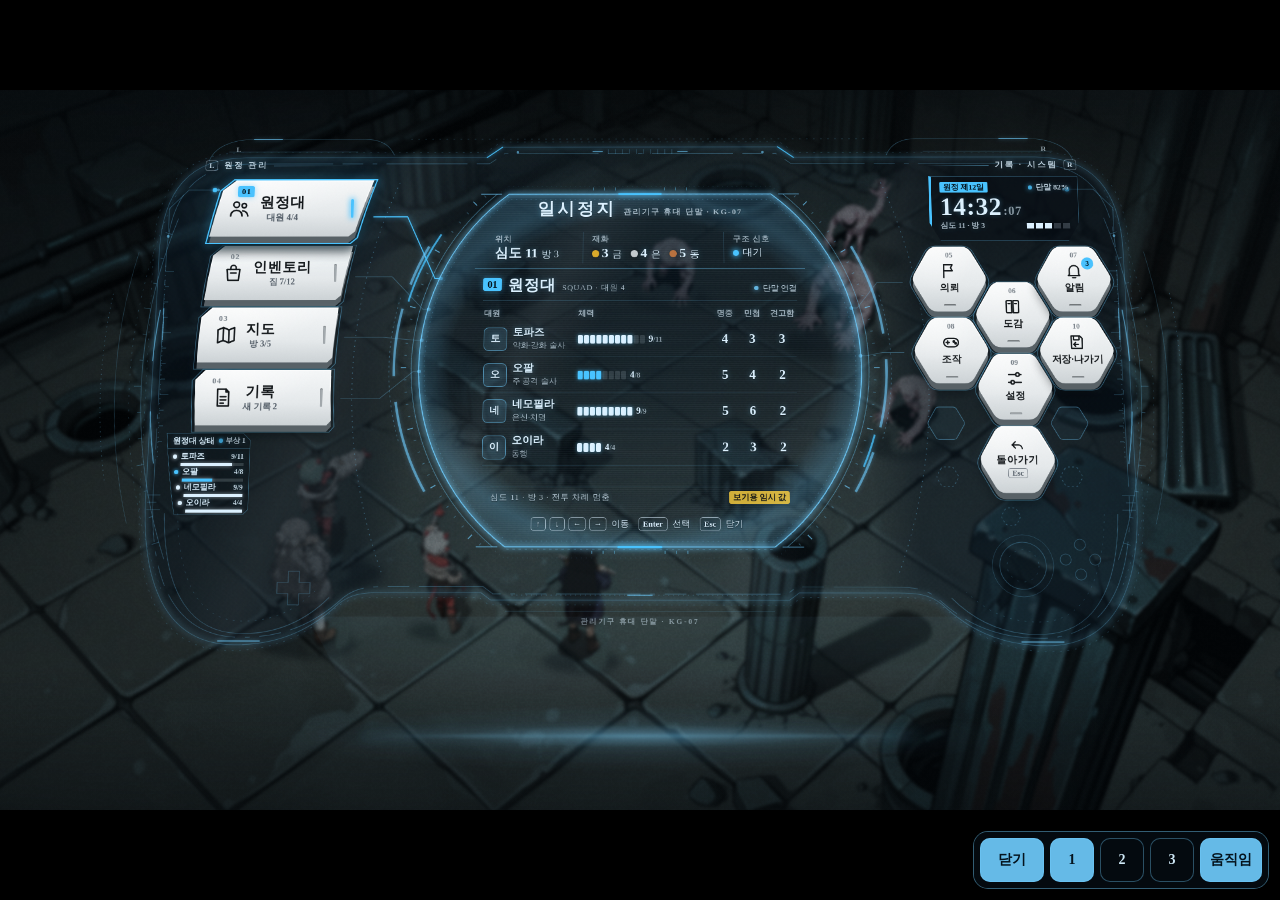
==== index.html @ 33ea0768 "016; 015 -> /r7/" ====
<!doctype html>
<html lang="ko">
<head>
<meta charset="utf-8">
<title>LeftBehind — 포터블 콘솔 시안 016 (가운데 창 = 위아래가 평평하게 깎인 원형, 판 위에 떠 있음)</title>
<meta name="viewport" content="width=device-width, initial-scale=1, viewport-fit=cover">
<link rel="stylesheet" href="css/menu.css">
</head>
<body class="theme-k1">
<div id="viewport">
<div id="stage">

  <!-- 인게임 장면 (메뉴가 열리면 흐림·어둡게) -->
  <div id="bg"></div>
  <div id="shade"></div>
  <canvas id="grain" width="960" height="540"></canvas>

  <!-- 바닥 투영 빛 -->
  <div id="floor"><i class="beam"></i><i class="pool"></i><i class="refl"></i><i class="pool core"></i></div>

  <!-- 닫힌 상태: 구석의 메뉴 버튼 -->
  <button id="openBtn" class="hud-btn" aria-label="메뉴 열기"><i class="burger"></i><b>메뉴</b><kbd>Esc</kbd></button>

  <!-- 3D 장면: 떠 있는 콘솔 (평면 1640×860) -->
  <div id="scene3d">
    <div id="float">
      <div id="rise">
        <div id="screen" aria-hidden="true">

          <!-- z 0: 유리 바탕 — 콘솔 실루엣 마스크 + 가운데 화면 유리 -->
          <div class="z" id="glass" data-glass="glass">
            <i class="tint"></i><i class="w-shadow"></i><i class="sheen"></i><i class="sweep" id="sweep"></i>
          </div>

          <!-- z 2: 콘솔 실루엣 — 옅은 푸른 발광선 여러 겹 (윤곽·호·브래킷·눈금·홈) -->
          <svg class="z" id="sil" viewBox="0 0 1640 860" width="1640" height="860">
            <defs><filter id="silBlur" x="-5%" y="-5%" width="110%" height="110%"><feGaussianBlur stdDeviation="5"/></filter></defs>
            <g id="decoFar"></g>
            <path id="silGlow" class="sil-glow" pathLength="1" filter="url(#silBlur)"/>
            <path id="silLine" class="sil-line" pathLength="1"/>
            <g id="decoMid"></g>
            <g id="decoNear"></g>
            <g id="scrEdge"></g>
          </svg>

          <!-- z 10: 판 위 — 원형 창이 비친 자리(소켓 링·투영 빛) + 버튼→창 전선 + 벌집 장식 -->
          <div class="z" id="L-ring">
            <i class="w-proj"></i>
            <svg id="ring" viewBox="0 0 1640 860" width="1640" height="860">
              <g id="sock"></g>
            </svg>
          </div>

          <!-- z 22: 홀로그램 글자 층 (판 위: 시계·원정대 상태·구역 이름) -->
          <div class="z" id="L-holo">
            <!-- 오른쪽 구역 위: 시계·상태 블록 (011) -->
            <div id="clock" data-glass="clock">
              <div class="ck-top"><span>원정 제12일</span><span class="ck-led"><i></i>단말 82%</span></div>
              <div class="ck-time">14:32<small>:07</small></div>
              <div class="ck-bot"><span>심도 11 · 방 3</span><span class="ck-bars"><i></i><i></i><i></i><i class="off"></i><i class="off"></i></span></div>
            </div>
            <!-- 왼쪽 구역 아래: 원정대 상태 표시 (버튼 아님 — 누를 수 없는 납작한 홀로그램 칸, JS가 줄을 채움) -->
            <div id="crew" data-glass="crew" aria-label="원정대 상태"><svg class="crew-line" viewBox="0 0 180 128" aria-hidden="true"><path id="crewPath"/></svg>
              <div class="cr-head"><b>원정대 상태</b><span><i class="cr-dot hurt"></i>부상 1</span></div>
              <ul id="crewRows"></ul>
            </div>
            <div class="zone-tag" id="tagL"><b>L</b>원정 관리<i></i></div>
            <div class="zone-tag r" id="tagR"><i></i>기록 · 시스템<b>R</b></div>
          </div>

          <!-- z 56: 가운데 원형 창 (016) — 위아래가 평평하게 깎인 원. 판보다 한 층 앞에 떠 있음 -->
          <div class="z" id="L-win">
            <div id="win" data-glass="win"><i class="w-scan"></i><i class="w-sheen"></i></div>
            <svg id="wring" viewBox="0 0 1640 860" width="1640" height="860" aria-hidden="true">
              <defs><clipPath id="wBand"><rect id="wBandR" x="0" y="0" width="1640" height="860"/></clipPath></defs>
              <g id="wStatic"></g>
              <g clip-path="url(#wBand)"><g id="wBandStatic"></g><g id="wSpin" class="spin-win"></g></g>
            </svg>
            <div id="title" data-glass="title">
              <h1>일시정지</h1>
              <div class="t-sub">관리기구 휴대 단말 · KG-07</div>
            </div>
            <!-- 가운데 화면 (012 구조) -->
            <div id="status" data-glass="status">
              <div class="st-i"><span class="st-k">위치</span><span class="st-v"><b>심도 11</b> 방 3</span></div>
              <div class="st-i"><span class="st-k">재화</span><span class="st-v coins"><i class="c-g"></i><b>3</b>금 <i class="c-s"></i><b>4</b>은 <i class="c-c"></i><b>5</b>동</span></div>
              <div class="st-i"><span class="st-k">구조 신호</span><span class="st-v"><i class="sig-led"></i>대기</span></div>
            </div>
            <section id="panel" data-glass="panel">
              <header class="scr-head">
                <span class="scr-no" id="scrNo">01</span>
                <h2 id="scrTitle">원정대</h2>
                <span class="scr-code" id="scrCode">SQUAD</span>
                <span class="scr-live"><i></i>단말 연결</span>
              </header>
              <div class="scr-body" id="scrBody"></div>
              <footer class="scr-foot"><span id="scrFoot">심도 11 · 방 3 · 전투 차례 멈춤</span><span class="tmp">보기용 임시 값</span></footer>
              <i class="panel-sweep" id="pSweep"></i>
            </section>
            <div id="hints" data-glass="hints">
              <span class="kc">↑</span><span class="kc">↓</span><span class="kc">←</span><span class="kc">→</span><em>이동</em>
              <span class="kc">Enter</span><em>선택</em><span class="kc">Esc</span><em>닫기</em>
            </div>
          </div>

          <!-- z 40: 물리 버튼 층 (왼쪽 = 휜 큰 버튼 4 / 오른쪽 = 육각 6 + 돌아가기 육각) -->
          <div class="z" id="L-keys">
            <nav id="leftKeys" aria-label="주 메뉴"></nav>
            <nav id="rightKeys" aria-label="기록·시스템"></nav>
          </div>

          <!-- 기울기 측정용 모서리 점 (보이지 않음) -->
          <i class="probe" id="pTL" style="left:0;top:0"></i><i class="probe" id="pBL" style="left:0;top:858px"></i>
          <i class="probe" id="pTR" style="left:1638px;top:0"></i><i class="probe" id="pBR" style="left:1638px;top:858px"></i>
          <i class="probe" id="pC" style="left:819px;top:401px"></i>

        </div>
      </div>
    </div>
  </div>

  <div id="check" hidden></div>
</div>
</div>

<!-- 구석 조작판 (터치·마우스, 렌더 때 숨김) -->
<div id="pad" role="toolbar" aria-label="시안 조작">
  <button id="padMenu" class="pad-main">메뉴</button>
  <button data-theme="k1" title="K1 푸른색 통일">1</button>
  <button data-theme="k2" title="K2 푸른 선 + 노랑">2</button>
  <button data-theme="k3" title="K3 푸른 선 + 호박색">3</button>
  <button id="padMotion" title="움직임 켜기/끄기">움직임</button>
</div>
<script src="js/menu.js"></script>
</body>
</html>
---- css/menu.css ----
/* UIDiorama 013 — 012 구조(가운데 화면 + 좌우 버튼 구역) + 011 버튼(휜 큰 블록 / 정사각 아이콘) + 복잡한 콘솔 실루엣
   평면 좌표 1640×860. 왼쪽 구역 0~420 / 화면 420~1220 / 오른쪽 구역 1220~1640.
   011 menu.css, 012 menu.css 에서 복사해 고침 (원본은 읽기만). */
@font-face { font-family: 'LB Sans'; src: local('Noto Sans KR'), local('NotoSansKR-Regular'), local('Malgun Gothic'); }
@font-face { font-family: 'LB Num'; src: local('Bahnschrift'); }
@font-face { font-family: 'LB Code'; src: local('Galmuri11'), local('Galmuri11 Regular'), local('Cascadia Mono'); }

:root {
  --frame-rgb: 112, 206, 255;
  --holo: #dcf1ff; --holo-rgb: 220, 241, 255;
  --enamel-hi: #f6f8f9; --enamel: #e6eaec; --enamel-lo: #cdd3d6;
  --edge-hi: #a3abb0; --edge-lo: #586166;
  --ink: #14181b; --ink-2: #56606a; --ink-3: #7c858d;
  /* 기본 자세: 좌우 회전 없음(마우스가 정함), 아래가 살짝 앞으로 */
  --tiltY: 0deg; --tiltX: 4deg; --tiltZ: 0deg;
  --screen-scale: .9;
}
.theme-k1 { --accent: #49c3ff; --acc-rgb: 73, 195, 255;  --accent-ink: #03121c; }
.theme-k2 { --accent: #f4cf0a; --acc-rgb: 244, 207, 10;  --accent-ink: #1b1700; }
.theme-k3 { --accent: #ffad26; --acc-rgb: 255, 173, 38;  --accent-ink: #261500; }

* { box-sizing: border-box; margin: 0; padding: 0; }
html, body { width: 100%; height: 100%; overflow: hidden; background: #000; }
body { font-family: 'LB Sans', 'Malgun Gothic', sans-serif; -webkit-font-smoothing: antialiased; color: var(--ink); }
button { font: inherit; color: inherit; background: none; border: 0; cursor: pointer; touch-action: manipulation; -webkit-tap-highlight-color: transparent; }
kbd { font-family: 'LB Num', sans-serif; }

#viewport { position: fixed; inset: 0; overflow: hidden; }
#stage { position: absolute; left: 0; top: 0; width: 1920px; height: 1080px; transform-origin: 0 0; overflow: hidden; }

/* ---------- 배경 ---------- */
#bg { position: absolute; inset: -24px; background: url('../images/BG_combat_R45L.png') center / 1920px 1080px no-repeat; }
#shade { position: absolute; inset: 0; pointer-events: none; opacity: 0;
  background:
    radial-gradient(ellipse 62% 60% at 50% 42%, rgba(3,8,12,.04), rgba(3,8,12,.52) 86%),
    linear-gradient(180deg, rgba(3,6,8,.28), rgba(3,6,8,0) 18%, rgba(3,6,8,0) 80%, rgba(3,6,8,.5)); }
#grain { position: absolute; inset: 0; width: 1920px; height: 1080px; pointer-events: none; opacity: 0; mix-blend-mode: overlay; }

/* ---------- 바닥 투영 빛 ---------- */
#floor { position: absolute; left: 300px; top: 790px; width: 1320px; height: 260px; pointer-events: none; opacity: 0; mix-blend-mode: screen; }
#floor .pool { position: absolute; left: 90px; right: 90px; top: 130px; height: 100px; border-radius: 50%;
  background: radial-gradient(closest-side, rgba(var(--frame-rgb),.22), rgba(var(--frame-rgb),.07) 55%, rgba(var(--frame-rgb),0)); }
#floor .pool.core { left: 380px; right: 380px; top: 162px; height: 34px;
  background: radial-gradient(closest-side, rgba(var(--frame-rgb),.3), rgba(var(--frame-rgb),0)); }
#floor .beam { position: absolute; left: 120px; right: 120px; top: 0; height: 180px;
  clip-path: polygon(3% 0, 97% 0, 88% 100%, 12% 100%);
  background: linear-gradient(180deg, rgba(var(--frame-rgb),.06), rgba(var(--frame-rgb),0) 90%); }
#floor .refl { position: absolute; left: 240px; right: 240px; top: 178px; height: 2px; border-radius: 2px;
  background: linear-gradient(90deg, transparent, rgba(var(--frame-rgb),.5) 20%, rgba(var(--frame-rgb),.5) 80%, transparent);
  filter: blur(2px); box-shadow: 0 0 18px 4px rgba(var(--frame-rgb),.16); }

/* ---------- 3D 장면 (평면 1640×860, 화면 중심 x 960) ---------- */
#scene3d { position: absolute; inset: 0; perspective: 1300px; perspective-origin: 960px 440px; visibility: hidden; pointer-events: none; }
#scene3d.on { visibility: visible; }
#float { position: absolute; left: 140px; top: 10px; width: 1640px; height: 860px; transform-style: preserve-3d; transform-origin: 50% 50%; }
#rise { position: absolute; inset: 0; transform-style: preserve-3d; transform-origin: 50% 50%; scale: var(--screen-scale); }
#screen { position: absolute; inset: 0; transform-style: preserve-3d; transform-origin: 50% 50%;
  transform: rotateY(var(--tiltY)) rotateX(var(--tiltX)) rotateZ(var(--tiltZ)); }
.z { position: absolute; left: 0; top: 0; width: 1640px; height: 860px; transform-style: preserve-3d; pointer-events: none; }
.z > * { pointer-events: auto; }
#glass  { translate: 0 0 0px; transform-style: flat; }
#sil    { translate: 0 0 2px; overflow: visible; transform-style: flat; }
#L-ring { translate: 0 0 10px; transform-style: flat; }
#L-holo { translate: 0 0 22px; }
#L-keys { translate: 0 0 40px; }
.probe { position: absolute; width: 2px; height: 2px; pointer-events: none; }

/* ---------- z 0: 유리 바탕 (JS가 콘솔 실루엣 마스크를 씌움) ---------- */
#glass { overflow: hidden;
  -webkit-mask-size: 1640px 860px; mask-size: 1640px 860px; -webkit-mask-repeat: no-repeat; mask-repeat: no-repeat; }
/* backdrop-filter는 쓰지 않음: 011에서 마스크 밖까지 네모로 어두워지는 문제 확인 */
/* 좌우 구역 = 어둡고 탁한 유리, 가운데 화면 = 맑은 유리 → 3분할이 밝기로도 읽힘 */
#glass .tint { position: absolute; inset: 0;
  background:
    linear-gradient(162deg, rgba(var(--frame-rgb),.08), rgba(var(--frame-rgb),.02) 40%, rgba(var(--frame-rgb),.045) 100%),
    linear-gradient(90deg, rgba(3,10,18,.52) 0%, rgba(3,10,18,.48) 22%, rgba(3,10,18,.16) 26.5%, rgba(3,10,18,.13) 50%, rgba(3,10,18,.16) 73.5%, rgba(3,10,18,.48) 78%, rgba(3,10,18,.52) 100%); }
#glass .scr-glass { position: absolute; left: 420px; top: 34px; width: 800px; height: 716px; border-radius: 10px;
  background: linear-gradient(180deg, rgba(var(--frame-rgb),.05), rgba(var(--frame-rgb),.015) 45%, rgba(var(--frame-rgb),.04)); }
#glass .sheen { position: absolute; inset: 0; pointer-events: none;
  background: linear-gradient(112deg, transparent 18%, rgba(255,255,255,.04) 24%, transparent 31%, transparent 62%, rgba(255,255,255,.03) 66%, transparent 70%); }
#glass .scanlines { position: absolute; left: 420px; width: 800px; top: 0; bottom: 0; pointer-events: none;
  background: repeating-linear-gradient(0deg, rgba(var(--holo-rgb),.035) 0 1px, transparent 1px 3px); }
#glass .scanlines::after { content: ''; position: absolute; left: 0; right: 0; height: 110px; top: -110px;
  background: linear-gradient(180deg, transparent, rgba(var(--frame-rgb),.05) 70%, rgba(var(--frame-rgb),.10) 98%, transparent);
  animation: roll 8s linear infinite; }
@keyframes roll { to { transform: translateY(980px); } }
#glass .sweep { position: absolute; left: 0; right: 0; top: 0; height: 2px; opacity: 0; pointer-events: none;
  background: rgba(var(--frame-rgb),1); box-shadow: 0 0 22px 5px rgba(var(--frame-rgb),.55); }

/* ---------- z 2: 콘솔 실루엣 — 옅은 푸른 발광선 3단계 (먼 선 / 중간 선 / 가까운 짧은 강조) ----------
   진한 테두리·몸체 채움 없음. 빨간색 없음. */
#sil path, #sil circle, #sil line, #sil rect { fill: none; }
#sil .sil-glow { stroke: rgba(var(--frame-rgb),.34); stroke-width: 10; opacity: .38; stroke-dasharray: 1 1; stroke-dashoffset: 0; }
#sil .sil-line { stroke: rgba(var(--frame-rgb),.26); stroke-width: 1.2; stroke-dasharray: 1 1; stroke-dashoffset: 0; }
#sil .far  { stroke: rgba(var(--frame-rgb),.2); stroke-width: 1; }
#sil .far.d { stroke-dasharray: 3 9; }
#sil .mid  { stroke: rgba(var(--frame-rgb),.28); stroke-width: 1.2; }
#sil .mid.d { stroke-dasharray: 2 6; }
#sil .mid.brk { stroke-dasharray: 140 16 36 16 8 16; }
#sil .near { stroke: rgba(var(--frame-rgb),.55); stroke-width: 1.8; stroke-linecap: round; filter: drop-shadow(0 0 3px rgba(var(--frame-rgb),.6)); }
#sil .dot  { fill: rgba(var(--frame-rgb),.6); stroke: none; }
#sil .dot.acc { fill: var(--accent); filter: drop-shadow(0 0 3px rgba(var(--acc-rgb),.9)); }
#sil .acc  { stroke: rgba(var(--acc-rgb),.8); stroke-width: 2; stroke-linecap: round; filter: drop-shadow(0 0 3px rgba(var(--acc-rgb),.7)); }
#sil text { font: 600 13px 'LB Num'; fill: rgba(var(--holo-rgb),.6); letter-spacing: 2px; }
#sil text.lbl { font: 600 12px 'LB Sans'; fill: rgba(var(--holo-rgb),.5); letter-spacing: 3px; }
#sil .sep { stroke: rgba(var(--frame-rgb),.34); stroke-width: 1.4; stroke-dasharray: 2 7; }
#sil .bezel { stroke: rgba(var(--frame-rgb),.2); stroke-width: 1; }
#sil .bk { stroke: rgba(var(--frame-rgb),.6); stroke-width: 2; filter: drop-shadow(0 0 3px rgba(var(--frame-rgb),.6)); }

/* ---------- z 10: 화면 뒤 계기 링 (옅게, 실루엣 마스크) ---------- */
#L-ring { -webkit-mask-size: 1640px 860px; mask-size: 1640px 860px; -webkit-mask-repeat: no-repeat; mask-repeat: no-repeat; }
#ring { position: absolute; left: 0; top: 0; overflow: visible; }
#ring .hl { fill: none; stroke: rgba(var(--frame-rgb),1); }
#ring .acc-arc { fill: none; stroke: var(--accent); opacity: .7; filter: drop-shadow(0 0 4px rgba(var(--acc-rgb),.7)); }
#ring .tick { stroke: rgba(var(--frame-rgb),1); stroke-width: 1.4; opacity: .22; }
#ring .tick.l { opacity: .5; }
#ring .code-ring { font: 13px 'LB Sans'; fill: rgba(var(--frame-rgb),1); opacity: .32; letter-spacing: 3px; }
#ring .wire { fill: none; stroke: rgba(var(--frame-rgb),.3); stroke-width: 1.2; }
#ring .wire.on { stroke: rgba(var(--acc-rgb),.95); stroke-width: 1.8; filter: drop-shadow(0 0 4px rgba(var(--acc-rgb),.8)); }
#ring .wnode { fill: rgba(var(--frame-rgb),.8); }
#ring .wnode.on { fill: var(--accent); filter: drop-shadow(0 0 4px rgba(var(--acc-rgb),1)); }
#ring .hdecor { fill: rgba(var(--frame-rgb),.04); stroke: rgba(var(--frame-rgb),.42); stroke-width: 1.2; }
#ring .hdecor.dim { fill: none; stroke: rgba(var(--frame-rgb),.3); stroke-dasharray: 3 4; }
#ring .hnode { fill: rgba(var(--frame-rgb),.75); }
.spin-slow { transform-origin: 820px 430px; animation: spin 140s linear infinite; }
.spin-rev  { transform-origin: 820px 430px; animation: spin 90s linear infinite reverse; }
.spin-code { transform-origin: 820px 430px; animation: spin 240s linear infinite; }
@keyframes spin { to { transform: rotate(360deg); } }

/* ---------- z 22: 홀로그램 글자 ---------- */
#L-holo { color: var(--holo); text-shadow: 0 0 9px rgba(var(--frame-rgb),.35), 0 1px 2px rgba(0,0,0,.85); }
@keyframes blink { 0%, 70% { opacity: 1; } 71%, 100% { opacity: .25; } }
#title { position: absolute; left: 440px; top: 44px; width: 760px; height: 44px; display: flex; align-items: baseline; gap: 16px; white-space: nowrap; }
#title h1 { font: 800 30px/1 'LB Sans'; letter-spacing: 5px; }
#title .t-sub { font: 600 13px 'LB Sans'; letter-spacing: 2px; opacity: .7; }

/* 가운데 화면 (012 구조) */
#status { position: absolute; left: 440px; top: 94px; width: 760px; height: 62px; display: flex; align-items: stretch; }
.st-i { flex: 1 1 auto; padding: 6px 0 0 18px; border-left: 1px solid rgba(var(--frame-rgb),.28); white-space: nowrap; }
.st-k { display: block; font: 700 14px 'LB Sans'; letter-spacing: 2px; opacity: .65; }
.st-v { display: flex; align-items: baseline; gap: 6px; margin-top: 5px; font: 500 17px 'LB Sans'; }
.st-v b { font: 600 26px/1 'LB Num'; }
.st-v.coins { gap: 4px; }
.st-v.coins b { margin-right: 2px; }
.st-v.coins i:not(:first-child) { margin-left: 10px; }
.st-v.coins i { width: 12px; height: 12px; border-radius: 50%; align-self: center; box-shadow: 0 0 6px rgba(0,0,0,.4); }
.c-g { background: #d9a92a; } .c-s { background: #c3c9cd; } .c-c { background: #b8713f; }
.sig-led { width: 10px; height: 10px; border-radius: 50%; align-self: center; background: var(--accent); box-shadow: 0 0 10px 2px rgba(var(--acc-rgb),.7); animation: blink 2.4s steps(1) infinite; }

#panel { position: absolute; left: 440px; top: 164px; width: 760px; height: 524px;
  background: linear-gradient(180deg, rgba(3,10,18,.32), rgba(3,10,18,.18) 62%, rgba(3,10,18,.06));
  border-top: 1px solid rgba(var(--frame-rgb),.4); overflow: hidden; }
.scr-head { position: absolute; left: 22px; right: 22px; top: 16px; height: 48px; display: flex; align-items: baseline; gap: 14px;
  border-bottom: 1px solid rgba(var(--frame-rgb),.25); }
.scr-no { font: 600 16px 'LB Num'; color: var(--accent-ink); background: var(--accent); padding: 2px 7px 1px; text-shadow: none; transform: translateY(-4px); border-radius: 3px; box-shadow: 0 0 12px rgba(var(--acc-rgb),.5); }
.scr-head h2 { font: 700 29px 'LB Sans'; letter-spacing: 1px; white-space: nowrap; }
.scr-code { font: 14px 'LB Code'; opacity: .7; letter-spacing: 2px; white-space: nowrap; }
.scr-live { margin-left: auto; font: 500 14px 'LB Sans'; opacity: .85; display: flex; align-items: center; gap: 7px; white-space: nowrap; }
.scr-live i { width: 7px; height: 7px; border-radius: 50%; background: rgba(var(--frame-rgb),1); box-shadow: 0 0 8px rgba(var(--frame-rgb),1); animation: blink 2.4s steps(1) infinite; }
.scr-body { position: absolute; left: 22px; right: 22px; top: 82px; bottom: 50px; }
.scr-foot { position: absolute; left: 22px; right: 22px; bottom: 12px; height: 28px; display: flex; align-items: center; gap: 12px;
  font: 500 14px 'LB Sans'; opacity: .8; letter-spacing: 1px; border-top: 1px solid rgba(var(--frame-rgb),.16); padding-top: 6px; white-space: nowrap; }
.tmp { margin-left: auto; font: 700 13px 'LB Sans'; color: #111; background: #ffd23f; padding: 1px 6px; border-radius: 3px; text-shadow: none; letter-spacing: 0; }
.panel-sweep { position: absolute; left: 0; right: 0; top: 0; height: 2px; opacity: 0; pointer-events: none;
  background: rgba(var(--frame-rgb),1); box-shadow: 0 0 18px 4px rgba(var(--frame-rgb),.5); }
.swap-in { animation: swapIn .34s steps(9, end) both; }
@keyframes swapIn { 0% { clip-path: inset(0 0 100% 0); opacity: .3; } 60% { opacity: 1; } 70% { opacity: .5; } 100% { clip-path: inset(0 0 0 0); opacity: 1; } }

/* 원정대 */
.hdr { display: grid; font: 600 14px 'LB Sans'; opacity: .68; letter-spacing: 1px; padding-bottom: 8px; }
.sq-grid { grid-template-columns: 176px 1fr 54px 54px 60px; align-items: center; column-gap: 8px; }
.sq-row { display: grid; height: 74px; border-bottom: 1px solid rgba(var(--frame-rgb),.12); position: relative; }
.sq-who { display: flex; align-items: center; gap: 12px; }
.port { width: 46px; height: 46px; display: grid; place-items: center; font: 700 19px 'LB Sans'; border-radius: 10px;
  border: 1px solid rgba(var(--frame-rgb),.55); background: rgba(var(--frame-rgb),.12); flex: none; }
.sq-name { font: 700 20px 'LB Sans'; line-height: 1.1; white-space: nowrap; }
.sq-role { font: 500 14px 'LB Sans'; opacity: .7; margin-top: 4px; white-space: nowrap; }
.hp { display: flex; align-items: center; gap: 8px; }
.hp-cells { display: flex; gap: 2px; }
.hp-cells i { width: 9px; height: 15px; border-radius: 2px; background: rgba(var(--holo-rgb),.14); }
.hp-cells i.on { background: var(--holo); box-shadow: 0 0 6px rgba(var(--frame-rgb),.6); }
.hp-cells i.low { background: var(--accent); box-shadow: 0 0 6px rgba(var(--acc-rgb),.7); }
.hp b { font: 600 17px 'LB Num'; white-space: nowrap; }
.hp b small { font-size: 13px; opacity: .6; }
.st { font: 600 26px 'LB Num'; text-align: center; }
/* 인벤토리 */
.inv { display: grid; grid-template-columns: repeat(4, 1fr); gap: 10px; }
.slot { height: 82px; border: 1px solid rgba(var(--frame-rgb),.28); border-radius: 8px; background: rgba(var(--frame-rgb),.05); padding: 9px 10px; position: relative; }
.slot b { display: block; font: 700 15px 'LB Sans'; line-height: 1.3; }
.slot span { position: absolute; right: 9px; bottom: 6px; font: 600 18px 'LB Num'; color: var(--accent); }
.slot em { font: normal 13px 'LB Sans'; opacity: .65; }
.slot.empty { border-style: dashed; opacity: .4; }
.weight { margin-top: 20px; display: flex; align-items: center; gap: 12px; font: 500 15px 'LB Sans'; }
.weight .bar { flex: 1; height: 6px; border-radius: 3px; background: rgba(var(--holo-rgb),.12); position: relative; overflow: hidden; }
.weight .bar i { position: absolute; left: 0; top: 0; bottom: 0; background: var(--holo); }
/* 지도 */
.mapv svg { width: 100%; height: 360px; overflow: visible; display: block; }
.mapv .ln { stroke: var(--holo); stroke-width: 1.5; opacity: .5; fill: none; }
.mapv .ln.d { stroke-dasharray: 3 5; opacity: .3; }
.mapv .nd { fill: rgba(4,12,20,.7); stroke: var(--holo); stroke-width: 1.5; }
.mapv .nd.cur { stroke: var(--accent); stroke-width: 2.5; filter: drop-shadow(0 0 6px rgba(var(--acc-rgb),.8)); }
.mapv .nd.unk { stroke-dasharray: 3 3; opacity: .55; }
.mapv text { fill: var(--holo); font: 16px 'LB Sans'; }
.mapv text.c { font: 14px 'LB Sans'; opacity: .65; }
.mapv .pulse { fill: none; stroke: var(--accent); stroke-width: 1; animation: pulse 2s ease-out infinite; transform-box: fill-box; transform-origin: center; }
@keyframes pulse { from { transform: scale(1); opacity: .9; } to { transform: scale(2.4); opacity: 0; } }
/* 기록 */
.log { list-style: none; }
.log li { display: grid; grid-template-columns: 60px 96px 1fr; gap: 12px; padding: 12px 0; border-bottom: 1px solid rgba(var(--frame-rgb),.12); font: 16px 'LB Sans'; align-items: baseline; }
.log li time { font: 600 16px 'LB Num'; opacity: .7; }
.log li em { font: normal 14px 'LB Sans'; opacity: .7; white-space: nowrap; }
.log li.new time { color: var(--accent); opacity: 1; }
/* 목록형 (의뢰·알림·조작) */
.list { list-style: none; }
.list li { display: grid; grid-template-columns: 70px 1fr; gap: 12px; padding: 13px 0; border-bottom: 1px solid rgba(var(--frame-rgb),.12); font: 16px 'LB Sans'; align-items: baseline; }
.list li .k { font: 600 15px 'LB Sans'; opacity: .75; white-space: nowrap; }
.list li em { display: block; font: normal 14px 'LB Sans'; opacity: .7; margin-top: 3px; }
.list li.new .k { color: var(--accent); opacity: 1; }
.list.keys li { grid-template-columns: 170px 1fr; }
.list .kc { display: inline-grid; place-items: center; min-width: 26px; height: 24px; padding: 0 6px; font: 600 13px 'LB Num'; border: 1px solid rgba(var(--holo-rgb),.6); border-radius: 5px; margin-right: 4px; }
/* 도감 */
.codex { display: grid; grid-template-columns: repeat(3, 1fr); gap: 12px; }
.codex div { height: 110px; border: 1px solid rgba(var(--frame-rgb),.28); border-radius: 8px; padding: 12px; background: rgba(var(--frame-rgb),.05); }
.codex div b { display: block; font: 700 17px 'LB Sans'; }
.codex div span { font: 14px 'LB Sans'; opacity: .7; }
.codex div.unk { border-style: dashed; opacity: .45; }
/* 설정 */
.opt { display: grid; grid-template-columns: 150px 1fr; align-items: center; height: 62px; border-bottom: 1px solid rgba(var(--frame-rgb),.12); font: 17px 'LB Sans'; }
.seg { display: flex; gap: 6px; }
.seg span { padding: 5px 14px; border: 1px solid rgba(var(--frame-rgb),.35); border-radius: 6px; font-size: 15px; white-space: nowrap; }
.seg span.on { background: rgba(var(--holo-rgb),.92); color: #08121a; text-shadow: none; }
.slider { display: flex; align-items: center; gap: 12px; font: 600 16px 'LB Num'; }
.slider .bar { width: 260px; height: 4px; background: rgba(var(--holo-rgb),.15); position: relative; }
.slider .bar i { position: absolute; left: 0; top: 0; bottom: 0; background: var(--holo); }
.slider .bar b { position: absolute; top: -7px; width: 8px; height: 18px; margin-left: -4px; border-radius: 2px; background: var(--accent); }
/* 저장·나가기 */
.save p { font: 17px 'LB Sans'; line-height: 1.6; opacity: .92; }
.save .slotcard { margin: 20px 0; border: 1px solid rgba(var(--frame-rgb),.35); border-radius: 8px; padding: 14px 18px; display: grid; grid-template-columns: 1fr auto; gap: 4px 20px; background: rgba(var(--frame-rgb),.05); }
.save .slotcard b { font: 700 19px 'LB Sans'; }
.save .slotcard span { font: 14px 'LB Sans'; opacity: .7; }
.save .slotcard time { grid-row: 1 / span 2; grid-column: 2; align-self: center; font: 600 24px 'LB Num'; }
.save .acts { display: flex; gap: 12px; }
.save .acts span { flex: 1; text-align: center; padding: 13px 0; border: 1px solid rgba(var(--frame-rgb),.45); border-radius: 8px; font: 700 16px 'LB Sans'; white-space: nowrap; }
.save .acts span.warn { border-color: var(--accent); color: var(--accent); }

#hints { position: absolute; left: 440px; top: 696px; width: 760px; height: 40px; display: flex; align-items: center; justify-content: center; gap: 6px; font: 500 15px 'LB Sans'; white-space: nowrap; }
#hints .kc { min-width: 26px; height: 24px; padding: 0 6px; display: grid; place-items: center; font: 600 14px 'LB Num'; border: 1px solid rgba(var(--holo-rgb),.6); border-radius: 5px; }
#hints em { font-style: normal; margin: 0 12px 0 2px; opacity: .9; }
#hints .h-sep { width: 1px; height: 22px; background: rgba(var(--frame-rgb),.35); margin: 0 6px 0 0; }
#hints .h-note { font-size: 14px; opacity: .72; }

/* 좌우 구역 이름 (어깨 버튼 L/R 아래) */
.zone-tag { position: absolute; top: 52px; left: 92px; width: 250px; display: flex; align-items: center; gap: 10px;
  font: 700 14px 'LB Sans'; letter-spacing: 3px; opacity: .85; white-space: nowrap; }
.zone-tag.r { left: 1298px; justify-content: flex-end; }
.zone-tag i { flex: 1; height: 1px; background: linear-gradient(90deg, rgba(var(--frame-rgb),.9), transparent); }
.zone-tag.r i { background: linear-gradient(90deg, transparent, rgba(var(--frame-rgb),.9)); }
.zone-tag b { font: 600 13px 'LB Num'; letter-spacing: 0; padding: 0 5px; border: 1px solid rgba(var(--holo-rgb),.55); border-radius: 4px; }

/* 왼쪽 구역 아래 원정대 상태 표시 — 버튼 아님: 두께·그림자·눌림 없음, 얇은 발광 윤곽만 */
#crew { position: absolute; pointer-events: none; background: rgba(3,10,18,.30); }
#crew .crew-line { position: absolute; inset: 0; width: 100%; height: 100%; overflow: visible; }
#crew .crew-line path { fill: none; stroke: rgba(var(--frame-rgb),.55); stroke-width: 1.2; vector-effect: non-scaling-stroke; }
#crew .cr-head { display: flex; justify-content: space-between; align-items: center; gap: 6px; height: 26px; padding-right: 8px; border-bottom: 1px solid rgba(var(--frame-rgb),.25); white-space: nowrap; }
#crew .cr-head b { font: 700 13px 'LB Sans'; letter-spacing: 0; }
#crew .cr-head span { display: flex; align-items: center; gap: 4px; font: 600 12px 'LB Sans'; opacity: .8; }
#crew ul { list-style: none; margin: 4px 0 0; padding: 0; }
#crew .cr-row { display: grid; grid-template-columns: 7px 1fr auto; grid-template-rows: 16px 6px; column-gap: 6px; row-gap: 2px; align-items: center; height: 25px; padding-right: 10px; white-space: nowrap; }
#crew .cr-row b { font: 700 13px/16px 'LB Sans'; }
#crew .cr-bar { grid-column: 2 / 4; height: 5px; background: rgba(var(--holo-rgb),.16); }
#crew .cr-bar i { display: block; height: 100%; background: var(--holo); box-shadow: 0 0 6px rgba(var(--holo-rgb),.6); }
#crew .cr-row.hurt .cr-bar i { background: var(--accent); }
#crew .cr-row small { font: 600 12px/16px 'LB Num'; opacity: .85; }
#crew .cr-dot { width: 7px; height: 7px; border-radius: 50%; flex: none; background: var(--holo); box-shadow: 0 0 6px rgba(var(--holo-rgb),.9); }
#crew .cr-dot.hurt { background: var(--accent); box-shadow: 0 0 6px rgba(var(--acc-rgb),1); animation: blink 2.4s steps(1) infinite; }

/* 오른쪽 구역 위 시계·상태 (011) */
#clock { position: absolute; left: 1301px; top: 80px; width: 248px; height: 110px; padding: 9px 14px 13px;
  clip-path: polygon(0 0, 100% 0, 100% 72%, calc(100% - 18px) 100%, 18px 100%, 0 72%); /* 아래 모서리를 육각 빗변(60°)처럼 깎음 */
  background: rgba(3,10,18,.38); border: 1px solid rgba(var(--frame-rgb),.32); border-left: 4px solid var(--accent); }
#clock .ck-top, #clock .ck-bot { display: flex; justify-content: space-between; align-items: center; font: 600 13px 'LB Sans'; white-space: nowrap; }
#clock .ck-top span:first-child { background: var(--accent); color: var(--accent-ink); padding: 0 6px; text-shadow: none; border-radius: 2px; }
#clock .ck-led { display: flex; align-items: center; gap: 6px; opacity: .85; }
#clock .ck-led i { width: 7px; height: 7px; border-radius: 50%; background: var(--accent); box-shadow: 0 0 8px rgba(var(--acc-rgb),1); animation: blink 2.4s steps(1) infinite; }
#clock .ck-time { font: 600 42px/1.05 'LB Num'; letter-spacing: 1px; margin: 2px 0 1px; }
#clock .ck-time small { font-size: 21px; opacity: .6; margin-left: 2px; }
#clock .ck-bot span:first-child { opacity: .72; }
#clock .ck-bars { display: flex; gap: 3px; }
#clock .ck-bars i { width: 12px; height: 9px; background: var(--holo); }
#clock .ck-bars i.off { background: rgba(var(--holo-rgb),.2); }

/* ---------- z 40: 물리 버튼 (011 방식, 모양은 JS가 clip-path path()로 지정) ----------
   .kw = 자리(등장 동작용)  .kb = 상태  .kshadow 바닥 그림자 / .ksock 소켓 발광 윤곽 / .kedge 두께 / .kface 면 */
#leftKeys, #rightKeys { position: absolute; inset: 0; transform-style: preserve-3d; pointer-events: none !important; }
.kw { position: absolute; transform-style: preserve-3d; pointer-events: none; }
.kb { position: absolute; left: 0; top: 0; --d: 10px; --sink: 0px; outline: none; pointer-events: none;
  transform: translate3d(var(--px, 0px), var(--py, 0px), calc(var(--lz, 0px) - var(--pz, 0px))) scale(var(--ls, 1));
  transition: transform .34s cubic-bezier(.3,1.45,.5,1); }
.kb > * { position: absolute; left: 0; top: 0; width: 100%; }
.kshadow { top: 14px !important; filter: blur(9px); opacity: .72; transition: opacity .2s, transform .25s; }
.kshadow i { position: absolute; inset: 0; background: rgba(0,0,0,.85); }
.ksock { overflow: visible; }
.ksock path { fill: none; stroke: rgba(var(--frame-rgb),.42); stroke-width: 1.2; filter: drop-shadow(0 0 4px rgba(var(--frame-rgb),.5)); transition: stroke .2s; }
.kedge { top: var(--d) !important; background: linear-gradient(180deg, var(--edge-hi), var(--edge-lo) 70%); }
.kface { pointer-events: auto; cursor: pointer;
  background:
    radial-gradient(110% 120% at 30% 0%, rgba(255,255,255,.65), rgba(255,255,255,0) 55%),
    linear-gradient(180deg, var(--enamel-hi) 0%, var(--enamel) 60%, var(--enamel-lo) 100%);
  transform: translateY(var(--sink)); transition: transform .26s cubic-bezier(.3,1.7,.5,1), filter .2s; }
.kface::after { content: ''; position: absolute; inset: 0; pointer-events: none; opacity: .5; mix-blend-mode: multiply;
  background-image: url("data:image/svg+xml;utf8,<svg xmlns='http://www.w3.org/2000/svg' width='160' height='160'><filter id='n'><feTurbulence type='fractalNoise' baseFrequency='.9' numOctaves='2' stitchTiles='stitch'/><feColorMatrix values='0 0 0 0 .5  0 0 0 0 .5  0 0 0 0 .5  0 0 0 .08 0'/></filter><rect width='100%' height='100%' filter='url(%23n)'/></svg>"); }
.kline { position: absolute; inset: 0; overflow: visible; pointer-events: none; }
.kline path { fill: none; stroke: rgba(20,30,36,.12); stroke-width: 1.2; }
.kline path.hi { stroke: rgba(255,255,255,.9); stroke-width: 1.4; clip-path: inset(0 0 62% 0); }
.k-ic svg { fill: none; stroke: currentColor; stroke-linecap: round; stroke-linejoin: round; }

/* 왼쪽 큰 버튼 (화면을 감싸며 휜 판) */
.big .kface { display: flex; align-items: center; gap: 14px; padding-left: 28px; }
.big .k-ic { width: 36px; height: 36px; color: var(--ink); flex: none; }
.big .k-ic svg { width: 36px; height: 36px; stroke-width: 1.7; }
.big .k-tx { display: flex; flex-direction: column; gap: 2px; }
.big .k-nm { font: 700 23px/1.15 'LB Sans'; color: var(--ink); letter-spacing: 1px; white-space: nowrap; }
.big .k-sub { font: 600 14px/1.1 'LB Sans'; color: var(--ink-2); white-space: nowrap; }
.big .k-no { position: absolute; top: 9px; font: 600 13px 'LB Num'; color: var(--ink-3); height: 18px; min-width: 26px; padding: 0 5px; display: grid; place-items: center; border-radius: 3px; letter-spacing: 1px; }
.big .k-led { position: absolute; top: 50%; width: 4px; height: 30px; margin-top: -15px; border-radius: 2px; background: #a4abaf; box-shadow: inset 0 1px 1px rgba(0,0,0,.35); }

/* 오른쪽 육각 버튼 (벌집 지그재그, 납작 육각 124×107 — 014보다 약 10% 큼) — 글자는 가운데 넓은 띠에 모음 */
.sq .kface { display: flex; flex-direction: column; align-items: center; justify-content: flex-start; gap: 4px; padding-top: 25px; }
.sq .k-ic { width: 30px; height: 30px; color: var(--ink); flex: none; }
.sq .k-ic svg { width: 30px; height: 30px; stroke-width: 1.8; }
.sq .k-nm { font: 700 16px/1.15 'LB Sans'; color: var(--ink); white-space: nowrap; letter-spacing: -.2px; }
.sq .k-no { position: absolute; left: 50%; top: 7px; transform: translateX(-50%); font: 600 12px/14px 'LB Num'; color: var(--ink-3); padding: 0 4px; border-radius: 3px; }
.sq .k-badge { position: absolute; left: 74px; top: 18px; min-width: 20px; height: 20px; padding: 0 5px; border-radius: 10px; font: 700 12px/20px 'LB Num'; text-align: center; background: var(--accent); color: var(--accent-ink); }
.sq .k-led { position: absolute; left: 50%; bottom: 9px; width: 20px; height: 3px; margin-left: -10px; border-radius: 2px; background: #a4abaf; box-shadow: inset 0 1px 1px rgba(0,0,0,.35); }

/* (014의 대원 카드 버튼은 015에서 #crew 상태 표시로 바뀜) */

/* 돌아가기 (벌집 맨 아래 육각 — 묶음이 아래로 좁아지는 끝) */
.closek .kface { display: flex; flex-direction: column; align-items: center; justify-content: flex-start; gap: 2px; padding-top: 18px; }
.closek .k-ic { width: 24px; height: 24px; color: var(--ink); }
.closek .k-ic svg { width: 24px; height: 24px; fill: none; stroke: currentColor; stroke-width: 2; stroke-linecap: round; stroke-linejoin: round; }
.closek .kface b { font: 700 16px/1.2 'LB Sans'; color: var(--ink); letter-spacing: 1px; white-space: nowrap; }
.closek .kface kbd { font: 600 12px/14px 'LB Num'; color: var(--ink-2); border: 1px solid var(--ink-3); padding: 0 6px; border-radius: 4px; margin-top: 2px; }

/* 상태: 호버 = 8px 떠오름 / 선택 = 18px 앞으로 + 번호·LED 점등 / 눌림 = 면이 두께만큼 들어감 */
.kb.hot { --lz: 8px; }
.kb.hot .ksock path { stroke: rgba(var(--frame-rgb),1); stroke-width: 1.8; filter: drop-shadow(0 0 6px rgba(var(--frame-rgb),1)) drop-shadow(0 0 16px rgba(var(--frame-rgb),.5)); }
.kb.active { --lz: 18px; --ls: 1.03; z-index: 2; }
.kb.active .ksock path { stroke: rgba(var(--acc-rgb),1); stroke-width: 2; filter: drop-shadow(0 0 6px rgba(var(--acc-rgb),1)) drop-shadow(0 0 18px rgba(var(--acc-rgb),.55)); }
.kb.active .k-no { background: var(--accent); color: var(--accent-ink); box-shadow: 0 0 10px rgba(var(--acc-rgb),.55); }
.kb.active .k-led { background: var(--accent); box-shadow: 0 0 8px 2px rgba(var(--acc-rgb),.8); }
.kb.active .kshadow { opacity: .9; transform: translateY(8px) scale(1.03); }
.kb.pressed { --sink: var(--d); --pz: 14px; transition-duration: .07s; }
.kb.pressed .kface { filter: brightness(.78) contrast(1.06); transition-duration: .07s; }
.kb.pressed .kshadow { opacity: .25; transform: translateY(-8px) scale(.94); transition-duration: .07s; }
.kb.pressed .ksock path { stroke: rgba(var(--acc-rgb),1); stroke-width: 3; filter: drop-shadow(0 0 8px rgba(var(--acc-rgb),1)) drop-shadow(0 0 22px rgba(var(--acc-rgb),.8)); }

/* ---------- 닫힌 상태 HUD 버튼 ---------- */
.hud-btn { position: absolute; left: 1700px; top: 40px; height: 52px; padding: 0 18px; display: flex; align-items: center; gap: 12px;
  border-radius: 12px; color: var(--holo); background: rgba(6,16,26,.45);
  box-shadow: 0 0 0 1px rgba(var(--frame-rgb),.7), 0 0 16px rgba(var(--frame-rgb),.25), inset 0 0 18px rgba(var(--frame-rgb),.12);
  transition: opacity .2s, transform .3s; }
.hud-btn b { font: 700 18px 'LB Sans'; letter-spacing: 1px; }
.hud-btn kbd { font: 600 13px 'LB Num'; border: 1px solid rgba(var(--holo-rgb),.6); padding: 1px 6px; border-radius: 4px; }
.burger { width: 20px; height: 14px; border-top: 2px solid currentColor; border-bottom: 2px solid currentColor; position: relative; }
.burger::after { content: ''; position: absolute; left: 0; right: 0; top: 4px; height: 2px; background: currentColor; }
.hud-btn.hide { opacity: 0; pointer-events: none; transform: translateY(-24px); }

/* ---------- 구석 조작판 (휴대폰·터치) ---------- */
#pad { position: fixed; right: max(12px, env(safe-area-inset-right)); bottom: max(12px, env(safe-area-inset-bottom)); z-index: 60;
  display: flex; gap: 6px; padding: 6px; border-radius: 14px; background: rgba(6,14,22,.72);
  box-shadow: 0 0 0 1px rgba(var(--frame-rgb),.45), 0 6px 20px rgba(0,0,0,.5); font: 600 14px 'LB Sans'; }
#pad button { min-width: 44px; height: 44px; padding: 0 10px; border-radius: 10px; color: #cfe9f7; box-shadow: inset 0 0 0 1px rgba(var(--frame-rgb),.35); user-select: none; }
#pad button.on { background: rgba(var(--frame-rgb),.9); color: #04131d; }
#pad .pad-main { min-width: 64px; }
#pad button:active { transform: translateY(1px); filter: brightness(.85); }
body.clean #pad { display: none; }

.guard { position: absolute; border: 2px dashed #ff4fb0; z-index: 99; pointer-events: none; }

/* =====================================================================
   016 — 가운데 원형 창 (위아래가 지름의 10%씩 평평하게 깎인 원, 중심 820,402 반지름 356)
   판(유리 0 / 글자 22 / 버튼 40)보다 앞 층 48px에 떠 있음. 판 위에는 그림자·투영 빛·소켓 윤곽만 남김.
   ===================================================================== */
#L-win { translate: 0 0 48px; color: var(--holo); text-shadow: 0 0 9px rgba(var(--frame-rgb),.35), 0 1px 2px rgba(0,0,0,.85); }
#L-win > svg { position: absolute; left: 0; top: 0; overflow: visible; pointer-events: none; }
/* 창 유리: 맑은 푸른 유리 + 가장자리로 갈수록 진해지는 테 (JS가 clip-path로 모양을 자름) */
#win { position: absolute; pointer-events: none; overflow: hidden;
  background:
    radial-gradient(closest-side, transparent 0%, transparent 86%, rgba(var(--frame-rgb),.14) 100%),
    linear-gradient(180deg, rgba(3,12,22,.46) 0%, rgba(3,12,22,.40) 45%, rgba(3,12,22,.22) 72%, rgba(3,12,22,.10) 100%),
    linear-gradient(180deg, rgba(var(--frame-rgb),.07), rgba(var(--frame-rgb),.02) 50%, rgba(var(--frame-rgb),.05)); }
#win .w-scan { position: absolute; inset: 0; background: repeating-linear-gradient(0deg, rgba(var(--holo-rgb),.035) 0 1px, transparent 1px 3px); }
#win .w-scan::after { content: ''; position: absolute; left: 0; right: 0; height: 90px; top: -90px;
  background: linear-gradient(180deg, transparent, rgba(var(--frame-rgb),.06) 70%, rgba(var(--frame-rgb),.12) 98%, transparent);
  animation: wroll 7s linear infinite; }
@keyframes wroll { to { transform: translateY(700px); } }
#win .w-sheen { position: absolute; inset: 0; background: linear-gradient(118deg, transparent 22%, rgba(255,255,255,.05) 30%, transparent 40%); }
/* 창 가장자리·링 */
#wring .w-edge-glow { fill: none; stroke: rgba(var(--frame-rgb),.35); stroke-width: 7; filter: blur(4px); }
#wring .w-edge { fill: none; stroke: rgba(var(--frame-rgb),.85); stroke-width: 1.6; filter: drop-shadow(0 0 4px rgba(var(--frame-rgb),.7)); }
#wring .w-in { fill: none; stroke: rgba(var(--frame-rgb),.3); stroke-width: 1; stroke-dasharray: 2 6; }
#wring .w-acc { fill: none; stroke: var(--accent); stroke-width: 3.5; stroke-linecap: round; filter: drop-shadow(0 0 4px rgba(var(--acc-rgb),.85)); }
#wring .w-rail { fill: none; stroke: rgba(var(--frame-rgb),.6); stroke-width: 1.4; }
#wring .w-tick { fill: none; stroke: rgba(var(--frame-rgb),.55); stroke-width: 1.4; }
#wring .w-ring { fill: none; stroke: rgba(var(--frame-rgb),.45); stroke-width: 1.1; }
#wring .w-tk { stroke: rgba(var(--frame-rgb),.35); stroke-width: 1.2; }
#wring .w-tk.l { stroke: rgba(var(--frame-rgb),.7); stroke-width: 1.6; }
#wring .w-acc-arc { fill: none; stroke: var(--accent); stroke-width: 3; opacity: .8; filter: drop-shadow(0 0 4px rgba(var(--acc-rgb),.7)); }
#wring .w-br { fill: none; stroke: rgba(var(--frame-rgb),.6); stroke-width: 4; filter: drop-shadow(0 0 3px rgba(var(--frame-rgb),.5)); }
#wring .w-br2 { fill: none; stroke: rgba(var(--frame-rgb),.32); stroke-width: 1.2; stroke-dasharray: 3 5; }
.spin-win { animation: spin 120s linear infinite; }
/* 판 위: 창 그림자(유리층) + 투영 빛(링 층) + 소켓 점선 */
#glass .w-shadow { position: absolute; border-radius: 50% / 46%; background: radial-gradient(closest-side, rgba(0,0,0,.42), rgba(0,0,0,.18) 70%, transparent); filter: blur(14px); }
#L-ring .w-proj { position: absolute; pointer-events: none; border-radius: 50%;
  background: radial-gradient(closest-side, rgba(var(--frame-rgb),.0) 80%, rgba(var(--frame-rgb),.10) 92%, rgba(var(--frame-rgb),.0) 100%),
              radial-gradient(closest-side, rgba(var(--frame-rgb),.06), transparent 75%); }
#ring .sock { fill: none; stroke: rgba(var(--frame-rgb),.32); stroke-width: 1.2; stroke-dasharray: 4 6; }
#ring .sock.d { stroke: rgba(var(--frame-rgb),.16); stroke-dasharray: 1 7; }

/* 원 안 배치 (평면 좌표). 원 폭: y=132 → 464px, y=240 → 634px, y=624 → 556px, y=668 → 474px */
#title { left: 600px; top: 128px; width: 440px; height: 44px; justify-content: center; gap: 12px; }
#title h1 { font-size: 28px; letter-spacing: 4px; }
#status { left: 570px; top: 180px; width: 500px; height: 52px; }
#status .st-i { padding: 3px 0 0 14px; }
#status .st-i:first-child { border-left: 0; }
#status .st-k { font-size: 13px; letter-spacing: 1px; }
#status .st-v { margin-top: 3px; font-size: 16px; }
#status .st-v b { font-size: 22px; }
#panel { left: 552px; top: 240px; width: 536px; height: 386px; background: none; border-top: 1px solid rgba(var(--frame-rgb),.4); }
.scr-head { left: 14px; right: 14px; top: 10px; height: 42px; gap: 10px; }
.scr-head h2 { font-size: 25px; }
.scr-code { font-size: 13px; letter-spacing: 1px; }
.scr-live { font-size: 13px; }
.scr-body { left: 16px; right: 16px; top: 64px; bottom: 44px; }
.scr-foot { left: 30px; right: 30px; bottom: 8px; height: 26px; font-size: 13px; }
#hints { left: 610px; top: 634px; width: 420px; height: 34px; font-size: 14px; }
#hints .kc { min-width: 24px; height: 22px; font-size: 13px; }
#hints em { margin: 0 9px 0 2px; }
/* 메뉴별 내용 — 원 안 504×278에 맞춤, 글자 최소 12px */
.hdr { font-size: 13px; padding-bottom: 4px; letter-spacing: 0; }
.sq-grid { grid-template-columns: 146px 1fr 38px 38px 46px; column-gap: 6px; }
.sq-row { height: 58px; }
.sq-who { gap: 9px; }
.port { width: 38px; height: 38px; font-size: 16px; border-radius: 8px; }
.sq-name { font-size: 17px; }
.sq-role { font-size: 13px; margin-top: 2px; }
.hp { gap: 6px; }
.hp-cells i { width: 8px; height: 14px; }
.hp b { font-size: 15px; }
.hp b small { font-size: 12px; }
.st { font-size: 21px; }
.inv { gap: 8px; }
.slot { height: 64px; padding: 7px 8px; border-radius: 7px; }
.slot b { font-size: 14px; line-height: 1.25; }
.slot span { right: 7px; bottom: 4px; font-size: 16px; }
.slot em { font-size: 12px; }
.weight { margin-top: 12px; font-size: 14px; }
.mapv svg { height: 256px; }
.mapv text { font-size: 18px; }
.mapv text.c { font-size: 16px; }
.log li { grid-template-columns: 50px 86px 1fr; gap: 10px; padding: 9px 0; font-size: 15px; }
.log li time { font-size: 15px; }
.log li em { font-size: 13px; }
.list li { grid-template-columns: 56px 1fr; gap: 10px; padding: 10px 0; font-size: 15px; }
.list li .k { font-size: 14px; }
.list li em { font-size: 13px; }
.list.keys li { grid-template-columns: 150px 1fr; padding: 9px 0; }
.codex { gap: 10px; }
.codex div { height: 104px; padding: 10px; }
.codex div b { font-size: 16px; }
.codex div span { font-size: 13px; }
.opt { grid-template-columns: 120px 1fr; height: 52px; font-size: 16px; }
.seg span { padding: 4px 12px; font-size: 14px; }
.slider .bar { width: 220px; }
.save p { font-size: 16px; line-height: 1.55; }
.save .slotcard { margin: 16px 0; padding: 11px 16px; }
.save .slotcard b { font-size: 17px; }
.save .slotcard span { font-size: 13px; }
.save .slotcard time { font-size: 22px; }
.save .acts span { padding: 11px 0; font-size: 15px; }

@media (prefers-reduced-motion: reduce) {
  .spin-slow, .spin-rev, .spin-code, .spin-win, #win .w-scan::after, #glass .scanlines::after, .scr-live i, .sig-led, .ck-led i, .mapv .pulse { animation: none !important; }
}
body.still .spin-slow, body.still .spin-rev, body.still .spin-code, body.still .spin-win, body.still #win .w-scan::after, body.still #glass .scanlines::after { animation-play-state: paused; }
body.still *, body.still *::before, body.still *::after { transition: none !important; }
body.still .swap-in { animation: none !important; }
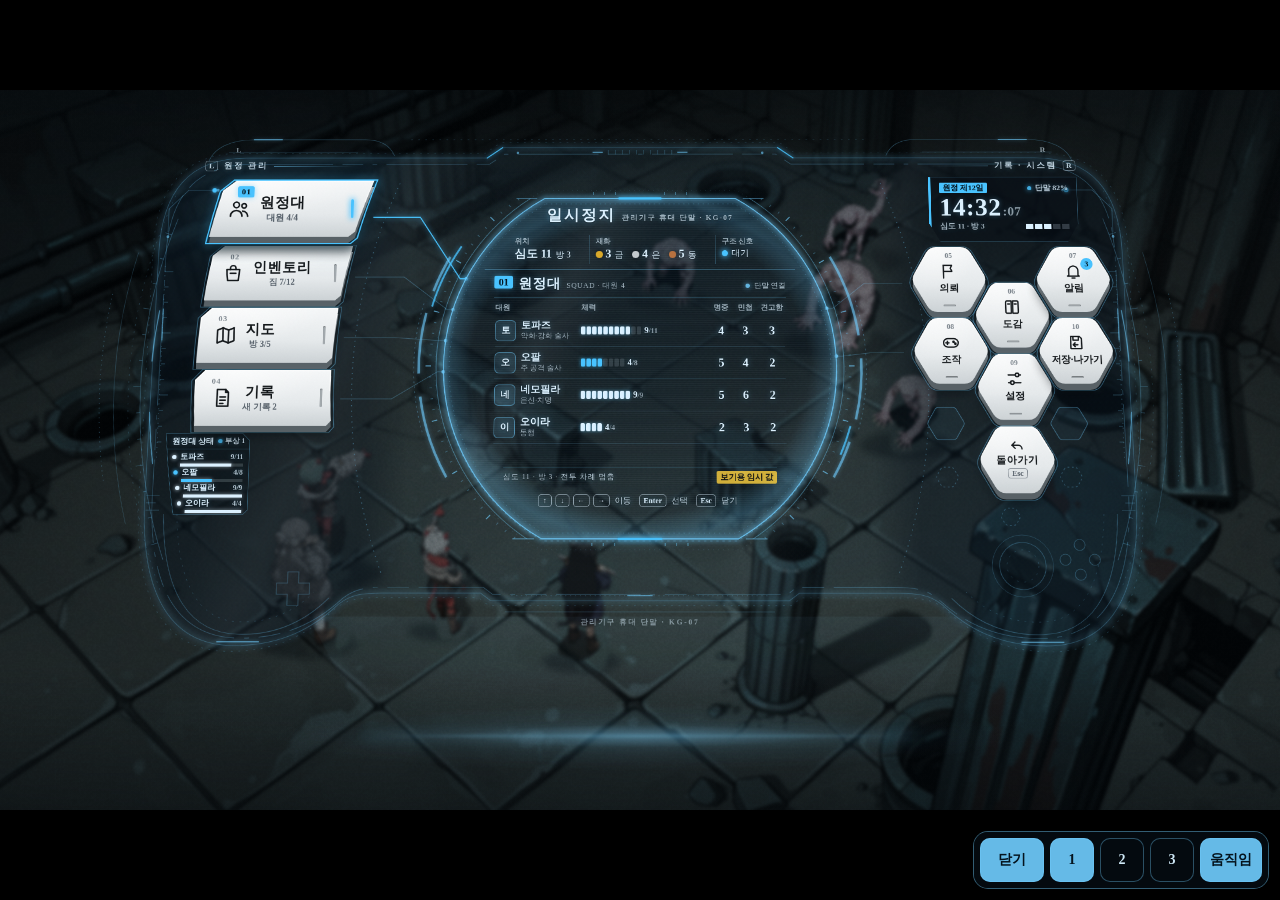
==== commit e0f59182: "017; 016 -> /r8/" ====
--- a/index.html
+++ b/index.html
@@ -2,7 +2,7 @@
 <html lang="ko">
 <head>
 <meta charset="utf-8">
-<title>LeftBehind — 포터블 콘솔 시안 016 (가운데 창 = 위아래가 평평하게 깎인 원형, 판 위에 떠 있음)</title>
+<title>LeftBehind — 포터블 콘솔 시안 017 (원형 창 다듬기: 위아래 6.5%만 깎고 지름 11% 줄여 여백 넓힘)</title>
 <meta name="viewport" content="width=device-width, initial-scale=1, viewport-fit=cover">
 <link rel="stylesheet" href="css/menu.css">
 </head>
--- a/css/menu.css
+++ b/css/menu.css
@@ -418,67 +418,69 @@
 #ring .sock { fill: none; stroke: rgba(var(--frame-rgb),.32); stroke-width: 1.2; stroke-dasharray: 4 6; }
 #ring .sock.d { stroke: rgba(var(--frame-rgb),.16); stroke-dasharray: 1 7; }
 
-/* 원 안 배치 (평면 좌표). 원 폭: y=132 → 464px, y=240 → 634px, y=624 → 556px, y=668 → 474px */
-#title { left: 600px; top: 128px; width: 440px; height: 44px; justify-content: center; gap: 12px; }
-#title h1 { font-size: 28px; letter-spacing: 4px; }
-#status { left: 570px; top: 180px; width: 500px; height: 52px; }
-#status .st-i { padding: 3px 0 0 14px; }
+/* 017 원 안 배치 (중심 820,398 반지름 316, 창 y123~673). 원 폭: y=140 → 364px, y=184 → 464px, y=240 → 547px, y=590 → 503px, y=632 → 418px
+   모든 글자 칸의 네 모서리가 창 가장자리에서 8px 이상 안쪽 (allcheck가 확인) */
+#title { left: 650px; top: 138px; width: 340px; height: 38px; justify-content: center; gap: 10px; }
+#title h1 { font-size: 25px; letter-spacing: 3px; }
+#title .t-sub { font-size: 12px; }
+#status { left: 606px; top: 184px; width: 428px; height: 48px; }
+#status .st-i { padding: 2px 0 0 10px; }
 #status .st-i:first-child { border-left: 0; }
-#status .st-k { font-size: 13px; letter-spacing: 1px; }
-#status .st-v { margin-top: 3px; font-size: 16px; }
-#status .st-v b { font-size: 22px; }
-#panel { left: 552px; top: 240px; width: 536px; height: 386px; background: none; border-top: 1px solid rgba(var(--frame-rgb),.4); }
-.scr-head { left: 14px; right: 14px; top: 10px; height: 42px; gap: 10px; }
-.scr-head h2 { font-size: 25px; }
-.scr-code { font-size: 13px; letter-spacing: 1px; }
-.scr-live { font-size: 13px; }
-.scr-body { left: 16px; right: 16px; top: 64px; bottom: 44px; }
-.scr-foot { left: 30px; right: 30px; bottom: 8px; height: 26px; font-size: 13px; }
-#hints { left: 610px; top: 634px; width: 420px; height: 34px; font-size: 14px; }
-#hints .kc { min-width: 24px; height: 22px; font-size: 13px; }
-#hints em { margin: 0 9px 0 2px; }
-/* 메뉴별 내용 — 원 안 504×278에 맞춤, 글자 최소 12px */
-.hdr { font-size: 13px; padding-bottom: 4px; letter-spacing: 0; }
-.sq-grid { grid-template-columns: 146px 1fr 38px 38px 46px; column-gap: 6px; }
-.sq-row { height: 58px; }
-.sq-who { gap: 9px; }
-.port { width: 38px; height: 38px; font-size: 16px; border-radius: 8px; }
-.sq-name { font-size: 17px; }
-.sq-role { font-size: 13px; margin-top: 2px; }
-.hp { gap: 6px; }
-.hp-cells i { width: 8px; height: 14px; }
-.hp b { font-size: 15px; }
+#status .st-k { font-size: 12px; letter-spacing: 0; }
+#status .st-v { margin-top: 2px; font-size: 14px; }
+#status .st-v b { font-size: 19px; }
+#panel { left: 568px; top: 240px; width: 504px; height: 350px; background: none; border-top: 1px solid rgba(var(--frame-rgb),.4); }
+.scr-head { left: 16px; right: 16px; top: 8px; height: 38px; gap: 9px; }
+.scr-head h2 { font-size: 22px; }
+.scr-code { font-size: 12px; letter-spacing: 1px; }
+.scr-live { font-size: 12px; }
+.scr-body { left: 18px; right: 18px; top: 54px; bottom: 38px; }
+.scr-foot { left: 34px; right: 34px; bottom: 6px; height: 24px; font-size: 12px; }
+#hints { left: 640px; top: 598px; width: 360px; height: 30px; font-size: 13px; }
+#hints .kc { min-width: 22px; height: 20px; font-size: 12px; }
+#hints em { margin: 0 7px 0 2px; }
+/* 메뉴별 내용 — 원 안 468×258에 맞춤, 글자 최소 12px. 넘치면 줄 수를 줄인 요약형 */
+.hdr { font-size: 12px; padding-bottom: 3px; letter-spacing: 0; }
+.sq-grid { grid-template-columns: 134px 1fr 34px 34px 42px; column-gap: 5px; }
+.sq-row { height: 52px; }
+.sq-who { gap: 8px; }
+.port { width: 34px; height: 34px; font-size: 15px; border-radius: 7px; }
+.sq-name { font-size: 16px; }
+.sq-role { font-size: 12px; margin-top: 1px; }
+.hp { gap: 5px; }
+.hp-cells i { width: 7px; height: 13px; }
+.hp b { font-size: 14px; }
 .hp b small { font-size: 12px; }
-.st { font-size: 21px; }
-.inv { gap: 8px; }
-.slot { height: 64px; padding: 7px 8px; border-radius: 7px; }
-.slot b { font-size: 14px; line-height: 1.25; }
-.slot span { right: 7px; bottom: 4px; font-size: 16px; }
+.st { font-size: 19px; }
+.inv { gap: 7px; }
+.slot { height: 58px; padding: 6px 7px; border-radius: 7px; }
+.slot b { font-size: 13px; line-height: 1.2; }
+.slot span { right: 6px; bottom: 3px; font-size: 15px; }
 .slot em { font-size: 12px; }
-.weight { margin-top: 12px; font-size: 14px; }
-.mapv svg { height: 256px; }
+.weight { margin-top: 9px; font-size: 13px; }
+.mapv svg { height: 236px; }
 .mapv text { font-size: 18px; }
-.mapv text.c { font-size: 16px; }
-.log li { grid-template-columns: 50px 86px 1fr; gap: 10px; padding: 9px 0; font-size: 15px; }
-.log li time { font-size: 15px; }
-.log li em { font-size: 13px; }
-.list li { grid-template-columns: 56px 1fr; gap: 10px; padding: 10px 0; font-size: 15px; }
-.list li .k { font-size: 14px; }
-.list li em { font-size: 13px; }
-.list.keys li { grid-template-columns: 150px 1fr; padding: 9px 0; }
-.codex { gap: 10px; }
-.codex div { height: 104px; padding: 10px; }
-.codex div b { font-size: 16px; }
-.codex div span { font-size: 13px; }
-.opt { grid-template-columns: 120px 1fr; height: 52px; font-size: 16px; }
-.seg span { padding: 4px 12px; font-size: 14px; }
-.slider .bar { width: 220px; }
-.save p { font-size: 16px; line-height: 1.55; }
-.save .slotcard { margin: 16px 0; padding: 11px 16px; }
-.save .slotcard b { font-size: 17px; }
-.save .slotcard span { font-size: 13px; }
-.save .slotcard time { font-size: 22px; }
-.save .acts span { padding: 11px 0; font-size: 15px; }
+.mapv text.c { font-size: 17px; }
+.log li { grid-template-columns: 46px 80px 1fr; gap: 8px; padding: 7px 0; font-size: 14px; }
+.log li time { font-size: 14px; }
+.log li em { font-size: 12px; }
+.list li { grid-template-columns: 50px 1fr; gap: 9px; padding: 8px 0; font-size: 14px; }
+.list li .k { font-size: 13px; }
+.list li em { font-size: 12px; }
+.list.keys li { grid-template-columns: 136px 1fr; padding: 7px 0; }
+.codex { gap: 8px; }
+.codex div { height: 92px; padding: 8px; }
+.codex div b { font-size: 15px; }
+.codex div span { font-size: 12px; }
+.opt { grid-template-columns: 108px 1fr; height: 46px; font-size: 15px; }
+.seg span { padding: 3px 10px; font-size: 13px; }
+.slider .bar { width: 190px; }
+.save p { font-size: 15px; line-height: 1.5; }
+.save .slotcard { margin: 12px 0; padding: 9px 14px; }
+.save .slotcard b { font-size: 16px; }
+.save .slotcard span { font-size: 12px; }
+.save .slotcard time { font-size: 20px; }
+.save .acts span { padding: 9px 0; font-size: 14px; }
 
 @media (prefers-reduced-motion: reduce) {
   .spin-slow, .spin-rev, .spin-code, .spin-win, #win .w-scan::after, #glass .scanlines::after, .scr-live i, .sig-led, .ck-led i, .mapv .pulse { animation: none !important; }
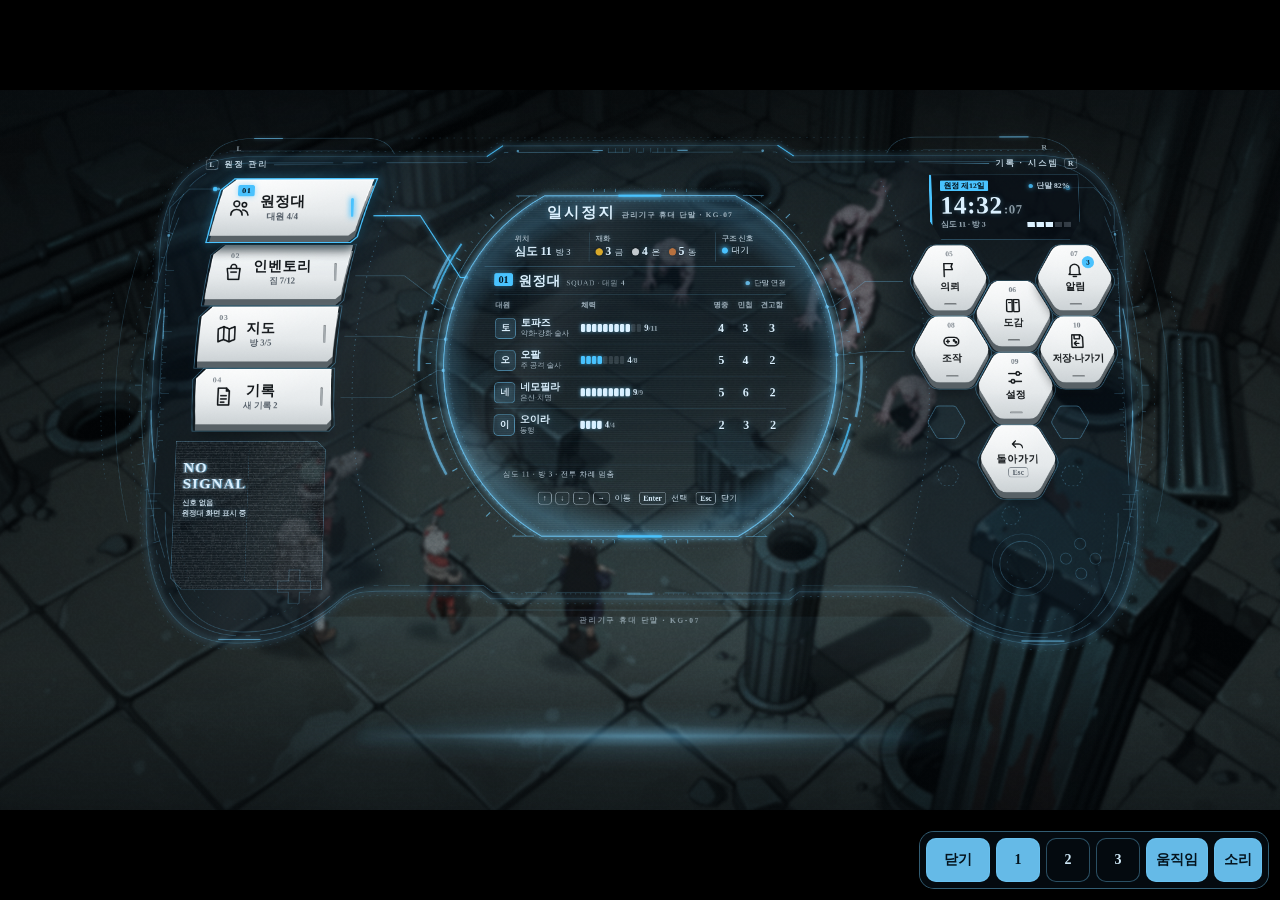
==== commit 7b4a3e06: "018 (+sfx); 017 -> /r9/" ====
--- a/index.html
+++ b/index.html
@@ -2,7 +2,7 @@
 <html lang="ko">
 <head>
 <meta charset="utf-8">
-<title>LeftBehind — 포터블 콘솔 시안 017 (원형 창 다듬기: 위아래 6.5%만 깎고 지름 11% 줄여 여백 넓힘)</title>
+<title>LeftBehind — 포터블 콘솔 시안 018 (원정대 상태 칸 빈자리 가운데·80%, 원정대 메뉴일 때 NO SIGNAL, 카세트 버튼 효과음)</title>
 <meta name="viewport" content="width=device-width, initial-scale=1, viewport-fit=cover">
 <link rel="stylesheet" href="css/menu.css">
 </head>
@@ -59,10 +59,14 @@
               <div class="ck-time">14:32<small>:07</small></div>
               <div class="ck-bot"><span>심도 11 · 방 3</span><span class="ck-bars"><i></i><i></i><i></i><i class="off"></i><i class="off"></i></span></div>
             </div>
-            <!-- 왼쪽 구역 아래: 원정대 상태 표시 (버튼 아님 — 누를 수 없는 납작한 홀로그램 칸, JS가 줄을 채움) -->
-            <div id="crew" data-glass="crew" aria-label="원정대 상태"><svg class="crew-line" viewBox="0 0 180 128" aria-hidden="true"><path id="crewPath"/></svg>
-              <div class="cr-head"><b>원정대 상태</b><span><i class="cr-dot hurt"></i>부상 1</span></div>
-              <ul id="crewRows"></ul>
+            <!-- 왼쪽 구역 아래: 원정대 상태 표시 (버튼 아님). 018: 빈자리 가운데·80% 크기, 원정대 메뉴일 때 NO SIGNAL -->
+            <div id="crew" data-glass="crew" aria-label="원정대 상태"><svg class="crew-line" viewBox="0 0 246 239" aria-hidden="true"><path id="crewPath"/></svg>
+              <div class="cr-sum">
+                <div class="cr-head"><b>원정대 상태</b><span><i class="cr-dot hurt"></i>부상 1 · 수신 4/4</span></div>
+                <ul id="crewRows"></ul>
+              </div>
+              <div class="cr-ns" aria-hidden="true"><canvas id="crewNoise"></canvas><i class="ns-scan"></i>
+                <b class="ns-big">NO<br>SIGNAL</b><small class="ns-sub">신호 없음<br>원정대 화면 표시 중</small></div>
             </div>
             <div class="zone-tag" id="tagL"><b>L</b>원정 관리<i></i></div>
             <div class="zone-tag r" id="tagR"><i></i>기록 · 시스템<b>R</b></div>
@@ -94,7 +98,7 @@
                 <span class="scr-live"><i></i>단말 연결</span>
               </header>
               <div class="scr-body" id="scrBody"></div>
-              <footer class="scr-foot"><span id="scrFoot">심도 11 · 방 3 · 전투 차례 멈춤</span><span class="tmp">보기용 임시 값</span></footer>
+              <footer class="scr-foot"><span id="scrFoot">심도 11 · 방 3 · 전투 차례 멈춤</span></footer>
               <i class="panel-sweep" id="pSweep"></i>
             </section>
             <div id="hints" data-glass="hints">
@@ -130,7 +134,9 @@
   <button data-theme="k2" title="K2 푸른 선 + 노랑">2</button>
   <button data-theme="k3" title="K3 푸른 선 + 호박색">3</button>
   <button id="padMotion" title="움직임 켜기/끄기">움직임</button>
+  <button id="padSound" title="소리 켜기/끄기 (M)">소리</button>
 </div>
+<script src="js/sfx.js"></script>
 <script src="js/menu.js"></script>
 </body>
 </html>
--- a/css/menu.css
+++ b/css/menu.css
@@ -259,19 +259,40 @@
 
 /* 왼쪽 구역 아래 원정대 상태 표시 — 버튼 아님: 두께·그림자·눌림 없음, 얇은 발광 윤곽만 */
 #crew { position: absolute; pointer-events: none; background: rgba(3,10,18,.30); }
+/* 018: 커진 칸 (246×239). 인물(토파즈·오팔) 얼굴이 칸 오른쪽 절반 뒤에 있음 → 바탕은 옅게(얼굴이 비쳐 보이게),
+   글자·막대 같은 진한 요소는 왼쪽 열(칸 왼쪽 끝에서 ~104px)에 모으고 오른쪽은 옅은 주사선만. */
+#crew { background: linear-gradient(90deg, rgba(3,10,18,.26) 0 46%, rgba(3,10,18,.08) 62%); }
+#crew::after { content: ''; position: absolute; left: 120px; top: 14px; bottom: 14px; border-left: 1px dashed rgba(var(--frame-rgb),.22); }
+#crew .cr-sum { position: absolute; inset: 0; padding: 8px 0 0 11px; transition: opacity .12s; }
+#crew.nosig .cr-sum { opacity: 0; visibility: hidden; }
+#crew .cr-ns { position: absolute; inset: 0; display: flex; flex-direction: column; align-items: flex-start; justify-content: flex-start; gap: 10px; padding: 30px 0 0 14px; opacity: 0; visibility: hidden; }
+#crew.nosig .cr-ns { opacity: 1; visibility: visible; animation: nsFlick 3.2s steps(1) infinite; }
+#crew .cr-ns canvas { position: absolute; inset: 0; width: 100%; height: 100%; image-rendering: pixelated; opacity: .32; mix-blend-mode: screen; }
+#crew .ns-scan { position: absolute; inset: 0; background: repeating-linear-gradient(180deg, rgba(var(--holo-rgb),.09) 0 1px, transparent 1px 4px); }
+#crew .ns-scan::after { content: ''; position: absolute; left: 0; right: 0; height: 26px; top: -30px; background: linear-gradient(180deg, transparent, rgba(var(--holo-rgb),.14), transparent); animation: nsRoll 2.6s linear infinite; }
+#crew .ns-big { position: relative; font: 700 24px/26px 'LB Code'; letter-spacing: 2px; color: var(--holo); text-shadow: 0 0 10px rgba(var(--holo-rgb),.8), 2px 0 rgba(var(--acc-rgb),.45), -2px 0 rgba(120,200,255,.35); white-space: nowrap; }
+#crew .ns-sub { position: relative; font: 600 12px/17px 'LB Sans'; opacity: .85; white-space: nowrap; }
+#crew.glitch { animation: nsGlitch .3s steps(3) 1; }
+@keyframes nsFlick { 0%, 100% { opacity: 1; } 41% { opacity: .55; } 43% { opacity: 1; } 77% { opacity: .75; } 78% { opacity: 1; } }
+@keyframes nsRoll { to { top: 100%; } }
+@keyframes nsGlitch { 0% { filter: brightness(1.8) contrast(1.4); transform: translateX(-3px); } 33% { filter: brightness(.5); transform: translateX(2px) skewX(-6deg); } 66% { filter: brightness(1.5); transform: translateX(-1px); } 100% { filter: none; transform: none; } }
+body.still #crew.nosig .cr-ns, body.still #crew .ns-scan::after { animation: none; }
+@media (prefers-reduced-motion: reduce) { #crew.nosig .cr-ns, #crew .ns-scan::after, #crew.glitch { animation: none !important; } }
 #crew .crew-line { position: absolute; inset: 0; width: 100%; height: 100%; overflow: visible; }
 #crew .crew-line path { fill: none; stroke: rgba(var(--frame-rgb),.55); stroke-width: 1.2; vector-effect: non-scaling-stroke; }
-#crew .cr-head { display: flex; justify-content: space-between; align-items: center; gap: 6px; height: 26px; padding-right: 8px; border-bottom: 1px solid rgba(var(--frame-rgb),.25); white-space: nowrap; }
-#crew .cr-head b { font: 700 13px 'LB Sans'; letter-spacing: 0; }
-#crew .cr-head span { display: flex; align-items: center; gap: 4px; font: 600 12px 'LB Sans'; opacity: .8; }
-#crew ul { list-style: none; margin: 4px 0 0; padding: 0; }
-#crew .cr-row { display: grid; grid-template-columns: 7px 1fr auto; grid-template-rows: 16px 6px; column-gap: 6px; row-gap: 2px; align-items: center; height: 25px; padding-right: 10px; white-space: nowrap; }
-#crew .cr-row b { font: 700 13px/16px 'LB Sans'; }
-#crew .cr-bar { grid-column: 2 / 4; height: 5px; background: rgba(var(--holo-rgb),.16); }
+#crew .cr-head { display: flex; flex-direction: column; align-items: flex-start; gap: 3px; width: 116px; height: 40px; white-space: nowrap; }
+#crew .cr-head b { font: 700 15px/18px 'LB Sans'; letter-spacing: 0; }
+#crew .cr-head span { display: flex; align-items: center; gap: 5px; font: 600 12px/15px 'LB Sans'; opacity: .85; }
+#crew ul { list-style: none; margin: 6px 0 0; padding: 6px 0 0; width: 71px; border-top: 1px solid rgba(var(--frame-rgb),.25); }
+/* 018: 대원 한 명 = 이름 줄 + 막대·수치 줄 (한 줄로 두면 막대·수치가 얼굴 앞을 지나감 → 두 줄 유지) */
+#crew .cr-row { display: grid; grid-template-columns: 8px 29px 26px; grid-template-rows: 18px 15px; grid-template-areas: 'd n n' 'b b s'; column-gap: 4px; row-gap: 4px; align-items: center; height: 44px; white-space: nowrap; }
+#crew .cr-row .cr-dot { grid-area: d; }
+#crew .cr-row b { grid-area: n; font: 700 14px/18px 'LB Sans'; }
+#crew .cr-bar { grid-area: b; height: 6px; background: rgba(var(--holo-rgb),.16); }
 #crew .cr-bar i { display: block; height: 100%; background: var(--holo); box-shadow: 0 0 6px rgba(var(--holo-rgb),.6); }
 #crew .cr-row.hurt .cr-bar i { background: var(--accent); }
-#crew .cr-row small { font: 600 12px/16px 'LB Num'; opacity: .85; }
-#crew .cr-dot { width: 7px; height: 7px; border-radius: 50%; flex: none; background: var(--holo); box-shadow: 0 0 6px rgba(var(--holo-rgb),.9); }
+#crew .cr-row small { grid-area: s; font: 600 12px/15px 'LB Num'; opacity: .9; text-align: right; }
+#crew .cr-dot { width: 8px; height: 8px; border-radius: 50%; flex: none; background: var(--holo); box-shadow: 0 0 6px rgba(var(--holo-rgb),.9); }
 #crew .cr-dot.hurt { background: var(--accent); box-shadow: 0 0 6px rgba(var(--acc-rgb),1); animation: blink 2.4s steps(1) infinite; }
 
 /* 오른쪽 구역 위 시계·상태 (011) */
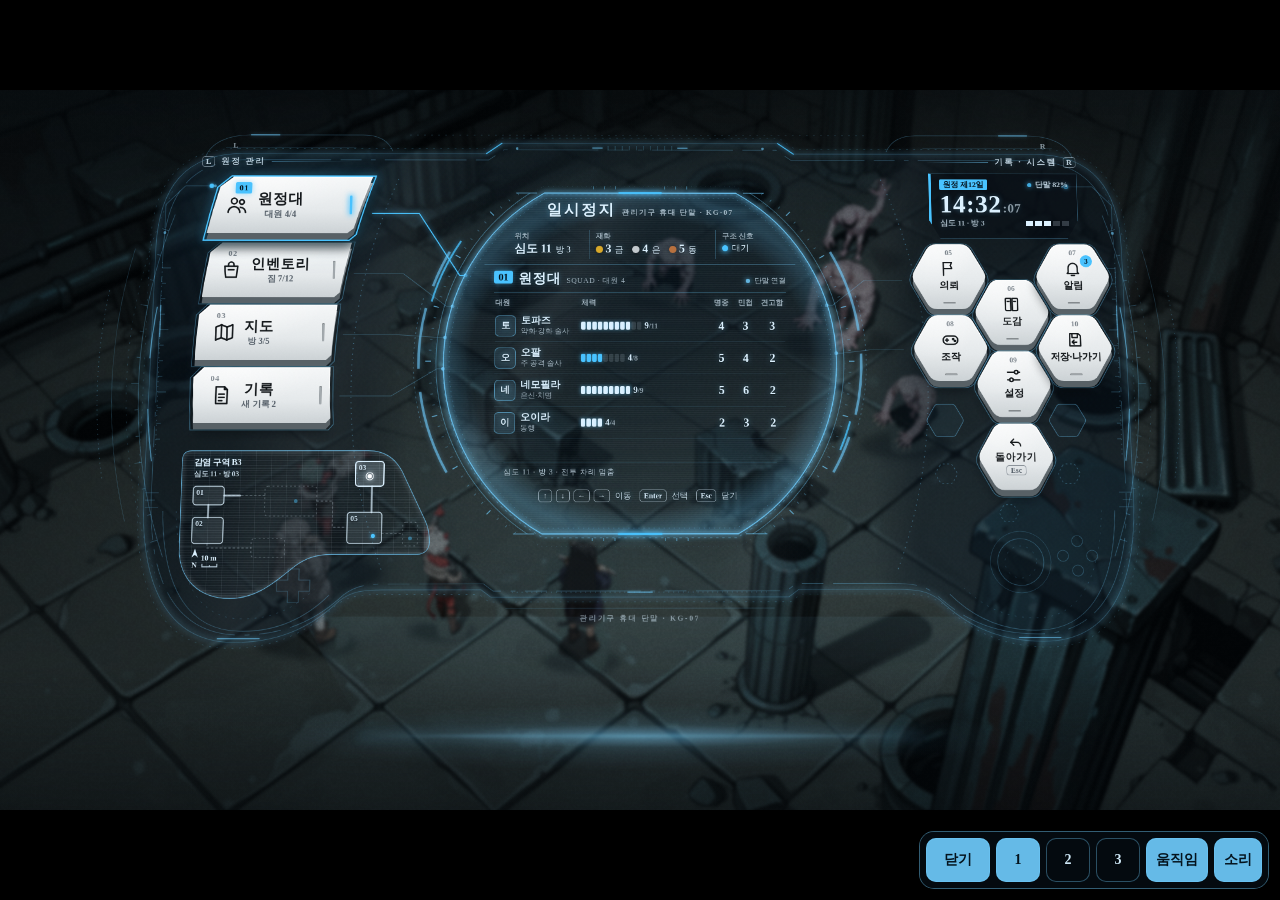
==== commit 0b3baca8: "019 minimap; 018 -> /r10/" ====
--- a/index.html
+++ b/index.html
@@ -2,7 +2,7 @@
 <html lang="ko">
 <head>
 <meta charset="utf-8">
-<title>LeftBehind — 포터블 콘솔 시안 018 (원정대 상태 칸 빈자리 가운데·80%, 원정대 메뉴일 때 NO SIGNAL, 카세트 버튼 효과음)</title>
+<title>LeftBehind — 포터블 콘솔 시안 019 (미니맵 버전: 왼쪽 아래 칸을 손잡이 곡선 따른 둥근 판으로, 어떤 메뉴에서든 미니맵)</title>
 <meta name="viewport" content="width=device-width, initial-scale=1, viewport-fit=cover">
 <link rel="stylesheet" href="css/menu.css">
 </head>
@@ -59,14 +59,9 @@
               <div class="ck-time">14:32<small>:07</small></div>
               <div class="ck-bot"><span>심도 11 · 방 3</span><span class="ck-bars"><i></i><i></i><i></i><i class="off"></i><i class="off"></i></span></div>
             </div>
-            <!-- 왼쪽 구역 아래: 원정대 상태 표시 (버튼 아님). 018: 빈자리 가운데·80% 크기, 원정대 메뉴일 때 NO SIGNAL -->
-            <div id="crew" data-glass="crew" aria-label="원정대 상태"><svg class="crew-line" viewBox="0 0 246 239" aria-hidden="true"><path id="crewPath"/></svg>
-              <div class="cr-sum">
-                <div class="cr-head"><b>원정대 상태</b><span><i class="cr-dot hurt"></i>부상 1 · 수신 4/4</span></div>
-                <ul id="crewRows"></ul>
-              </div>
-              <div class="cr-ns" aria-hidden="true"><canvas id="crewNoise"></canvas><i class="ns-scan"></i>
-                <b class="ns-big">NO<br>SIGNAL</b><small class="ns-sub">신호 없음<br>원정대 화면 표시 중</small></div>
+            <!-- 왼쪽 구역 아래: 미니맵 (버튼 아님). 019: 사용자 표시 영역 모양(손잡이 곡선을 따른 둥근 판), 어떤 메뉴에서든 미니맵만 -->
+            <div id="crew" data-glass="minimap" aria-label="미니맵 — 지하 감염 구역"><i class="mm-grid"></i><svg class="crew-line" viewBox="0 0 246 239" aria-hidden="true"><path id="crewPath"/></svg>
+              <svg id="mm" aria-hidden="true"></svg><i class="mm-scan"></i><i class="mm-lines"></i>
             </div>
             <div class="zone-tag" id="tagL"><b>L</b>원정 관리<i></i></div>
             <div class="zone-tag r" id="tagR"><i></i>기록 · 시스템<b>R</b></div>
--- a/css/menu.css
+++ b/css/menu.css
@@ -257,43 +257,39 @@
 .zone-tag.r i { background: linear-gradient(90deg, transparent, rgba(var(--frame-rgb),.9)); }
 .zone-tag b { font: 600 13px 'LB Num'; letter-spacing: 0; padding: 0 5px; border: 1px solid rgba(var(--holo-rgb),.55); border-radius: 4px; }
 
-/* 왼쪽 구역 아래 원정대 상태 표시 — 버튼 아님: 두께·그림자·눌림 없음, 얇은 발광 윤곽만 */
-#crew { position: absolute; pointer-events: none; background: rgba(3,10,18,.30); }
-/* 018: 커진 칸 (246×239). 인물(토파즈·오팔) 얼굴이 칸 오른쪽 절반 뒤에 있음 → 바탕은 옅게(얼굴이 비쳐 보이게),
-   글자·막대 같은 진한 요소는 왼쪽 열(칸 왼쪽 끝에서 ~104px)에 모으고 오른쪽은 옅은 주사선만. */
-#crew { background: linear-gradient(90deg, rgba(3,10,18,.26) 0 46%, rgba(3,10,18,.08) 62%); }
-#crew::after { content: ''; position: absolute; left: 120px; top: 14px; bottom: 14px; border-left: 1px dashed rgba(var(--frame-rgb),.22); }
-#crew .cr-sum { position: absolute; inset: 0; padding: 8px 0 0 11px; transition: opacity .12s; }
-#crew.nosig .cr-sum { opacity: 0; visibility: hidden; }
-#crew .cr-ns { position: absolute; inset: 0; display: flex; flex-direction: column; align-items: flex-start; justify-content: flex-start; gap: 10px; padding: 30px 0 0 14px; opacity: 0; visibility: hidden; }
-#crew.nosig .cr-ns { opacity: 1; visibility: visible; animation: nsFlick 3.2s steps(1) infinite; }
-#crew .cr-ns canvas { position: absolute; inset: 0; width: 100%; height: 100%; image-rendering: pixelated; opacity: .32; mix-blend-mode: screen; }
-#crew .ns-scan { position: absolute; inset: 0; background: repeating-linear-gradient(180deg, rgba(var(--holo-rgb),.09) 0 1px, transparent 1px 4px); }
-#crew .ns-scan::after { content: ''; position: absolute; left: 0; right: 0; height: 26px; top: -30px; background: linear-gradient(180deg, transparent, rgba(var(--holo-rgb),.14), transparent); animation: nsRoll 2.6s linear infinite; }
-#crew .ns-big { position: relative; font: 700 24px/26px 'LB Code'; letter-spacing: 2px; color: var(--holo); text-shadow: 0 0 10px rgba(var(--holo-rgb),.8), 2px 0 rgba(var(--acc-rgb),.45), -2px 0 rgba(120,200,255,.35); white-space: nowrap; }
-#crew .ns-sub { position: relative; font: 600 12px/17px 'LB Sans'; opacity: .85; white-space: nowrap; }
-#crew.glitch { animation: nsGlitch .3s steps(3) 1; }
-@keyframes nsFlick { 0%, 100% { opacity: 1; } 41% { opacity: .55; } 43% { opacity: 1; } 77% { opacity: .75; } 78% { opacity: 1; } }
-@keyframes nsRoll { to { top: 100%; } }
-@keyframes nsGlitch { 0% { filter: brightness(1.8) contrast(1.4); transform: translateX(-3px); } 33% { filter: brightness(.5); transform: translateX(2px) skewX(-6deg); } 66% { filter: brightness(1.5); transform: translateX(-1px); } 100% { filter: none; transform: none; } }
-body.still #crew.nosig .cr-ns, body.still #crew .ns-scan::after { animation: none; }
-@media (prefers-reduced-motion: reduce) { #crew.nosig .cr-ns, #crew .ns-scan::after, #crew.glitch { animation: none !important; } }
-#crew .crew-line { position: absolute; inset: 0; width: 100%; height: 100%; overflow: visible; }
-#crew .crew-line path { fill: none; stroke: rgba(var(--frame-rgb),.55); stroke-width: 1.2; vector-effect: non-scaling-stroke; }
-#crew .cr-head { display: flex; flex-direction: column; align-items: flex-start; gap: 3px; width: 116px; height: 40px; white-space: nowrap; }
-#crew .cr-head b { font: 700 15px/18px 'LB Sans'; letter-spacing: 0; }
-#crew .cr-head span { display: flex; align-items: center; gap: 5px; font: 600 12px/15px 'LB Sans'; opacity: .85; }
-#crew ul { list-style: none; margin: 6px 0 0; padding: 6px 0 0; width: 71px; border-top: 1px solid rgba(var(--frame-rgb),.25); }
-/* 018: 대원 한 명 = 이름 줄 + 막대·수치 줄 (한 줄로 두면 막대·수치가 얼굴 앞을 지나감 → 두 줄 유지) */
-#crew .cr-row { display: grid; grid-template-columns: 8px 29px 26px; grid-template-rows: 18px 15px; grid-template-areas: 'd n n' 'b b s'; column-gap: 4px; row-gap: 4px; align-items: center; height: 44px; white-space: nowrap; }
-#crew .cr-row .cr-dot { grid-area: d; }
-#crew .cr-row b { grid-area: n; font: 700 14px/18px 'LB Sans'; }
-#crew .cr-bar { grid-area: b; height: 6px; background: rgba(var(--holo-rgb),.16); }
-#crew .cr-bar i { display: block; height: 100%; background: var(--holo); box-shadow: 0 0 6px rgba(var(--holo-rgb),.6); }
-#crew .cr-row.hurt .cr-bar i { background: var(--accent); }
-#crew .cr-row small { grid-area: s; font: 600 12px/15px 'LB Num'; opacity: .9; text-align: right; }
-#crew .cr-dot { width: 8px; height: 8px; border-radius: 50%; flex: none; background: var(--holo); box-shadow: 0 0 6px rgba(var(--holo-rgb),.9); }
-#crew .cr-dot.hurt { background: var(--accent); box-shadow: 0 0 6px rgba(var(--acc-rgb),1); animation: blink 2.4s steps(1) infinite; }
+/* 019: 왼쪽 아래 미니맵 — 버튼 아님. 사용자 표시 영역 모양의 둥근 판, 얇은 발광 테두리.
+   인물(토파즈·오팔) 얼굴이 판 가운데 뒤에 있음 → 바탕은 018보다 더 옅게(왼쪽 .20 → 가운데 .05),
+   진한 요소(글자·밝은 방 선)는 얼굴이 없는 왼쪽 열과 오른쪽 끝에만, 얼굴 뒤는 흐린 점선(미탐사)만. */
+#crew { position: absolute; pointer-events: none; overflow: hidden;
+  background: linear-gradient(90deg, rgba(3,10,18,.20) 0 12%, rgba(3,10,18,.05) 32% 66%, rgba(3,10,18,.16) 84%); }
+#crew .crew-line { position: absolute; inset: 0; width: 100%; height: 100%; overflow: visible; filter: drop-shadow(0 0 4px rgba(var(--holo-rgb),.7)); }
+#crew .crew-line path { fill: none; stroke: rgba(var(--frame-rgb),.7); stroke-width: 2.4; }
+#crew .mm-grid { position: absolute; inset: 0; background-image: linear-gradient(rgba(var(--holo-rgb),.07) 1px, transparent 1px), linear-gradient(90deg, rgba(var(--holo-rgb),.07) 1px, transparent 1px); background-size: 25px 25px; background-position: 20px 4px; }
+#crew .mm-lines { position: absolute; inset: 0; background: repeating-linear-gradient(180deg, rgba(var(--holo-rgb),.07) 0 1px, transparent 1px 4px); }
+#crew .mm-scan { position: absolute; top: 0; bottom: 0; width: 60px; left: -70px; background: linear-gradient(90deg, transparent, rgba(var(--holo-rgb),.13), transparent); animation: mmScan 6s linear infinite; }
+@keyframes mmScan { to { left: 100%; } }
+#mm { position: absolute; inset: 0; width: 100%; height: 100%; overflow: visible; }
+#mm text { font: 700 12px 'LB Num'; fill: var(--holo); }
+#mm .room rect { fill: rgba(var(--holo-rgb),.10); stroke: rgba(var(--holo-rgb),.85); stroke-width: 1.5; }
+#mm .room text { fill: rgba(var(--holo-rgb),.95); }
+#mm .room.cur rect { fill: rgba(var(--holo-rgb),.22); stroke: var(--holo); stroke-width: 2; animation: mmPulse 1.8s ease-in-out infinite; }
+@keyframes mmPulse { 50% { fill: rgba(var(--holo-rgb),.06); stroke-opacity: .55; } }
+#mm .cor { fill: none; stroke: rgba(var(--holo-rgb),.7); stroke-width: 3; stroke-linecap: round; stroke-linejoin: round; }
+#mm .fog, #mm .fog rect { fill: none; stroke: rgba(var(--holo-rgb),.30); stroke-width: 1.2; stroke-dasharray: 3 4; }
+#mm .cor.fog { stroke-width: 1.4; }
+#mm .thr { fill: var(--accent); filter: drop-shadow(0 0 3px rgba(var(--acc-rgb),.9)); }
+#mm .thr.fog { fill: rgba(var(--acc-rgb),.45); stroke: none; filter: none; }
+#mm .me circle { fill: #fff; filter: drop-shadow(0 0 4px rgba(var(--holo-rgb),1)); }
+#mm .me .ring { fill: none; stroke: #fff; stroke-width: 1.2; transform-box: fill-box; transform-origin: center; animation: mmPing 1.8s ease-out infinite; }
+@keyframes mmPing { from { transform: scale(.6); opacity: 1; } to { transform: scale(2.2); opacity: 0; } }
+#mm .hd { font: 700 14px 'LB Sans'; }
+#mm .sub { font: 600 12px 'LB Sans'; fill-opacity: .85; }
+#mm .north path { fill: var(--holo); }
+#mm .north text, #mm .scale text { font-size: 12px; }
+#mm .scale path { fill: none; stroke: rgba(var(--holo-rgb),.85); stroke-width: 1.4; }
+body.still #crew .mm-scan, body.still #mm .room.cur rect, body.still #mm .me .ring { animation: none; }
+body.still #mm .me .ring { opacity: .7; transform: scale(1.4); }
+@media (prefers-reduced-motion: reduce) { #crew .mm-scan, #mm .room.cur rect, #mm .me .ring { animation: none !important; } }
 
 /* 오른쪽 구역 위 시계·상태 (011) */
 #clock { position: absolute; left: 1301px; top: 80px; width: 248px; height: 110px; padding: 9px 14px 13px;
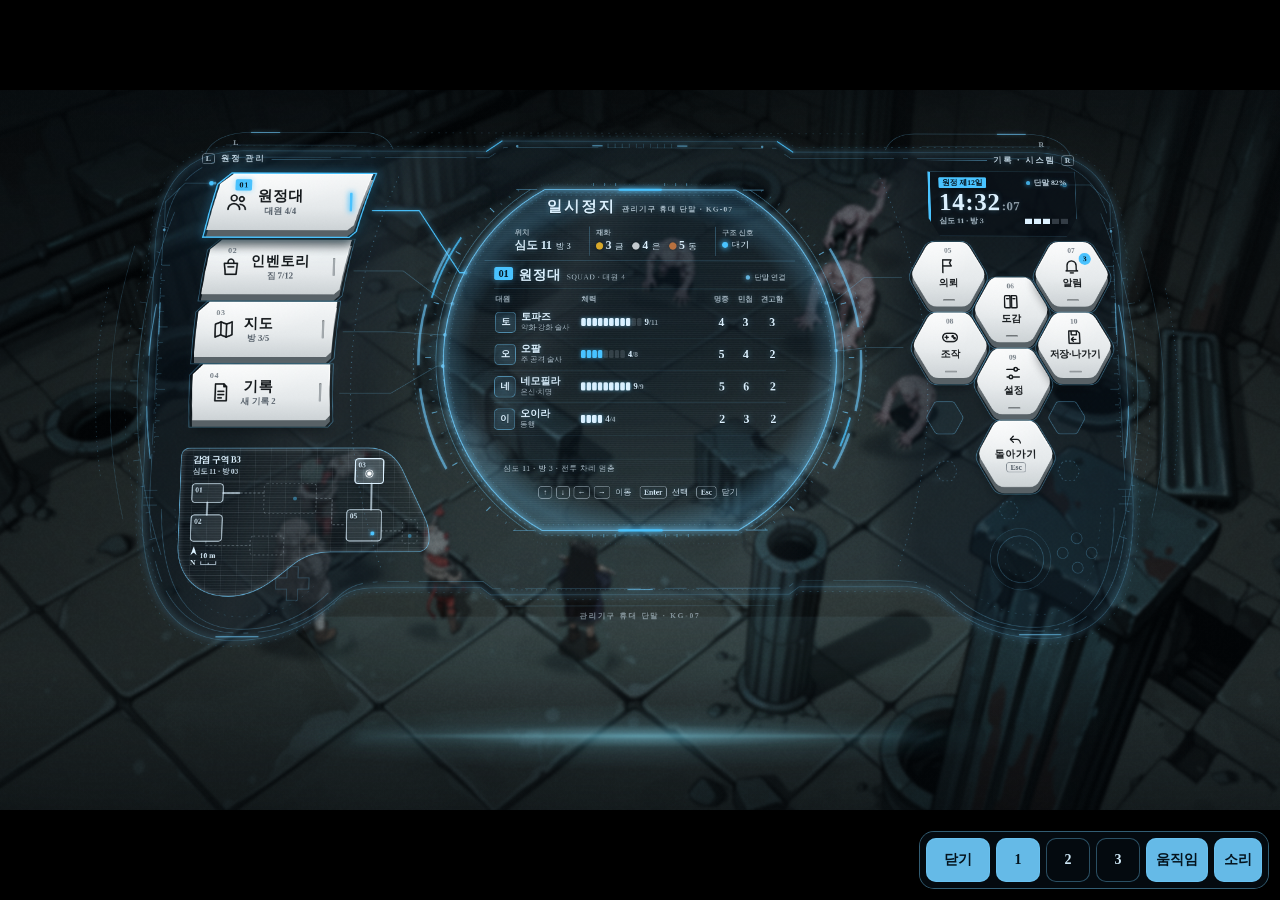
==== commit a5fafd5d: "020 heavy clack; 019 -> /r11/" ====
--- a/index.html
+++ b/index.html
@@ -2,7 +2,7 @@
 <html lang="ko">
 <head>
 <meta charset="utf-8">
-<title>LeftBehind — 포터블 콘솔 시안 019 (미니맵 버전: 왼쪽 아래 칸을 손잡이 곡선 따른 둥근 판으로, 어떤 메뉴에서든 미니맵)</title>
+<title>LeftBehind — 포터블 콘솔 시안 020 (묵직한 철컥: 버튼 소리를 카세트 데크 버튼처럼 낮고 무겁게, ?clack=A|B|C 로 비교, 화면은 019 미니맵 버전 그대로)</title>
 <meta name="viewport" content="width=device-width, initial-scale=1, viewport-fit=cover">
 <link rel="stylesheet" href="css/menu.css">
 </head>
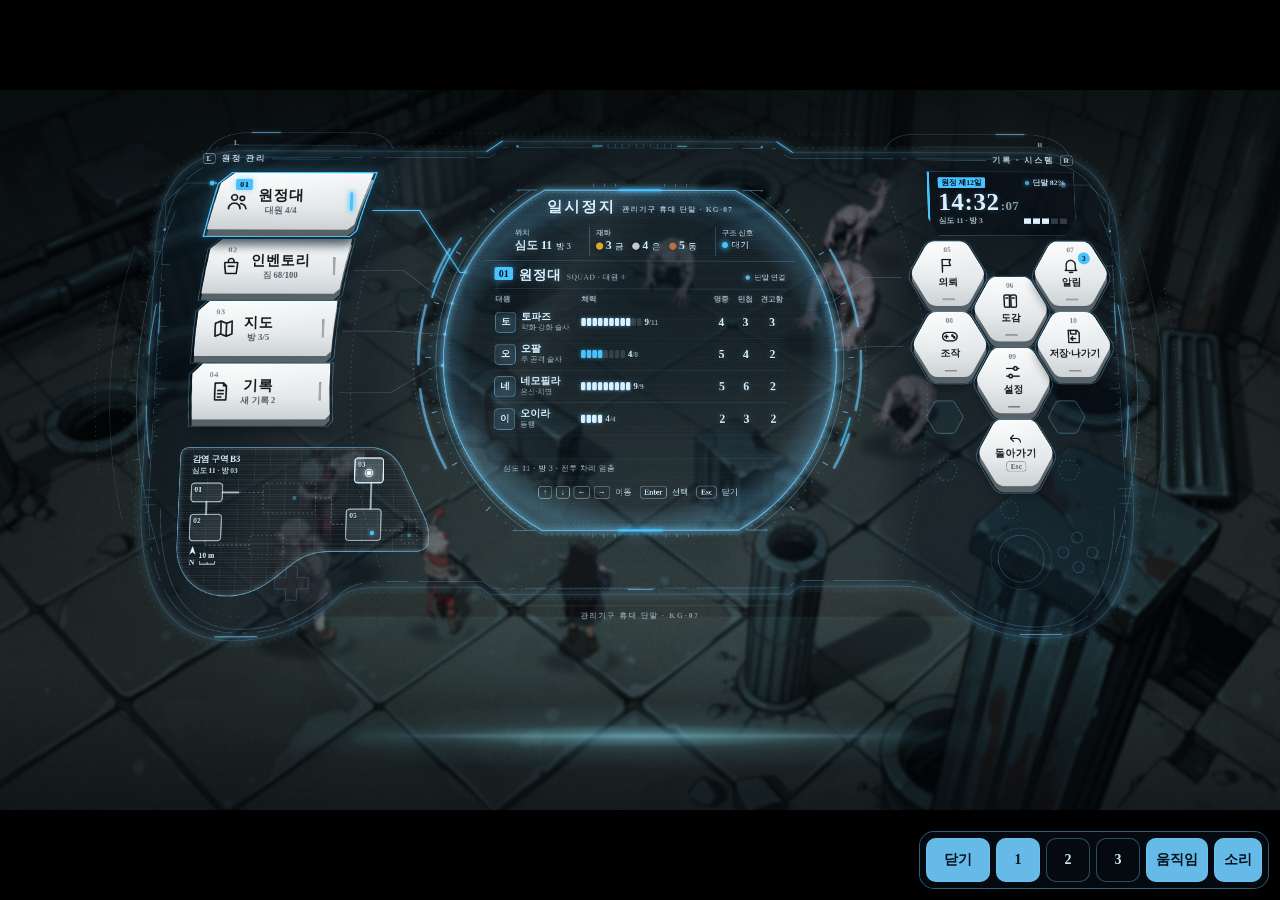
==== commit f24669b9: "021 inventory grid; 020 -> /r12/" ====
--- a/index.html
+++ b/index.html
@@ -2,7 +2,7 @@
 <html lang="ko">
 <head>
 <meta charset="utf-8">
-<title>LeftBehind — 포터블 콘솔 시안 020 (묵직한 철컥: 버튼 소리를 카세트 데크 버튼처럼 낮고 무겁게, ?clack=A|B|C 로 비교, 화면은 019 미니맵 버전 그대로)</title>
+  <title>LeftBehind — 포터블 콘솔 시안 021 (인벤토리를 아이템이 모양대로 칸을 차지하는 격자 이미지로, 나머지는 020 그대로)</title>
 <meta name="viewport" content="width=device-width, initial-scale=1, viewport-fit=cover">
 <link rel="stylesheet" href="css/menu.css">
 </head>
--- a/css/menu.css
+++ b/css/menu.css
@@ -475,6 +475,9 @@
 .slot span { right: 6px; bottom: 3px; font-size: 15px; }
 .slot em { font-size: 12px; }
 .weight { margin-top: 9px; font-size: 13px; }
+/* 021: 인벤토리 격자 이미지 — 본문 468×258 그대로, 테마별 1장만 */
+.inv-img { display: none; width: 468px; height: 258px; }
+body:not(.theme-k2):not(.theme-k3) .inv-img.k1, body.theme-k2 .inv-img.k2, body.theme-k3 .inv-img.k3 { display: block; }
 .mapv svg { height: 236px; }
 .mapv text { font-size: 18px; }
 .mapv text.c { font-size: 17px; }
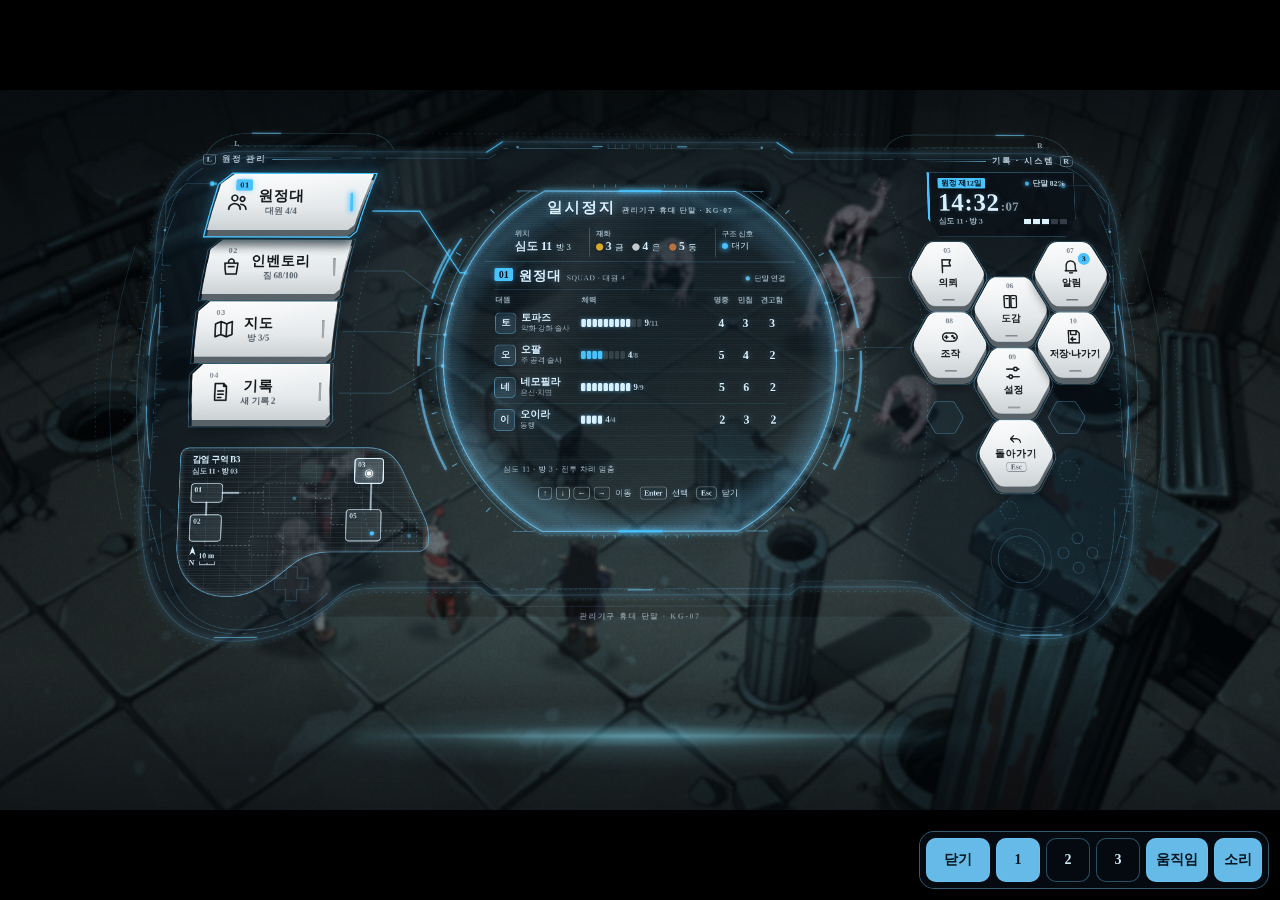
==== commit 56bc4dd8: "022: clack reverted to 018; 021 -> /r13/" ====
--- a/index.html
+++ b/index.html
@@ -2,7 +2,7 @@
 <html lang="ko">
 <head>
 <meta charset="utf-8">
-  <title>LeftBehind — 포터블 콘솔 시안 021 (인벤토리를 아이템이 모양대로 칸을 차지하는 격자 이미지로, 나머지는 020 그대로)</title>
+  <title>LeftBehind — 포터블 콘솔 시안 022 (021 인벤토리 격자 + 버튼 소리를 020 이전(018) 철컥으로 되돌림)</title>
 <meta name="viewport" content="width=device-width, initial-scale=1, viewport-fit=cover">
 <link rel="stylesheet" href="css/menu.css">
 </head>
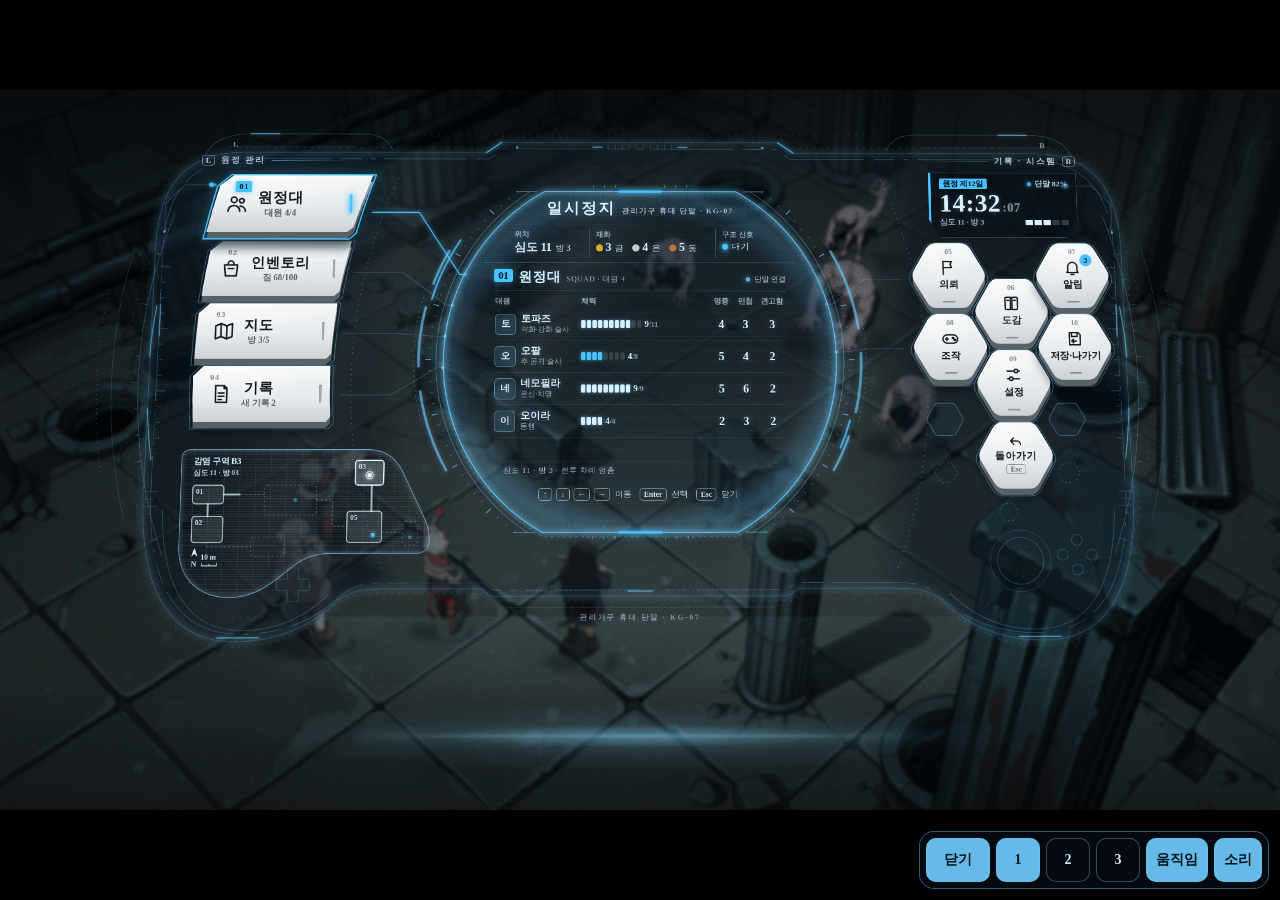
==== commit cb27399c: "022: restore missing images, cache-bust js/css" ====
--- a/index.html
+++ b/index.html
@@ -4,7 +4,7 @@
 <meta charset="utf-8">
   <title>LeftBehind — 포터블 콘솔 시안 022 (021 인벤토리 격자 + 버튼 소리를 020 이전(018) 철컥으로 되돌림)</title>
 <meta name="viewport" content="width=device-width, initial-scale=1, viewport-fit=cover">
-<link rel="stylesheet" href="css/menu.css">
+<link rel="stylesheet" href="css/menu.css?v=022b">
 </head>
 <body class="theme-k1">
 <div id="viewport">
@@ -131,7 +131,7 @@
   <button id="padMotion" title="움직임 켜기/끄기">움직임</button>
   <button id="padSound" title="소리 켜기/끄기 (M)">소리</button>
 </div>
-<script src="js/sfx.js"></script>
-<script src="js/menu.js"></script>
+<script src="js/sfx.js?v=022b"></script>
+<script src="js/menu.js?v=022b"></script>
 </body>
 </html>
